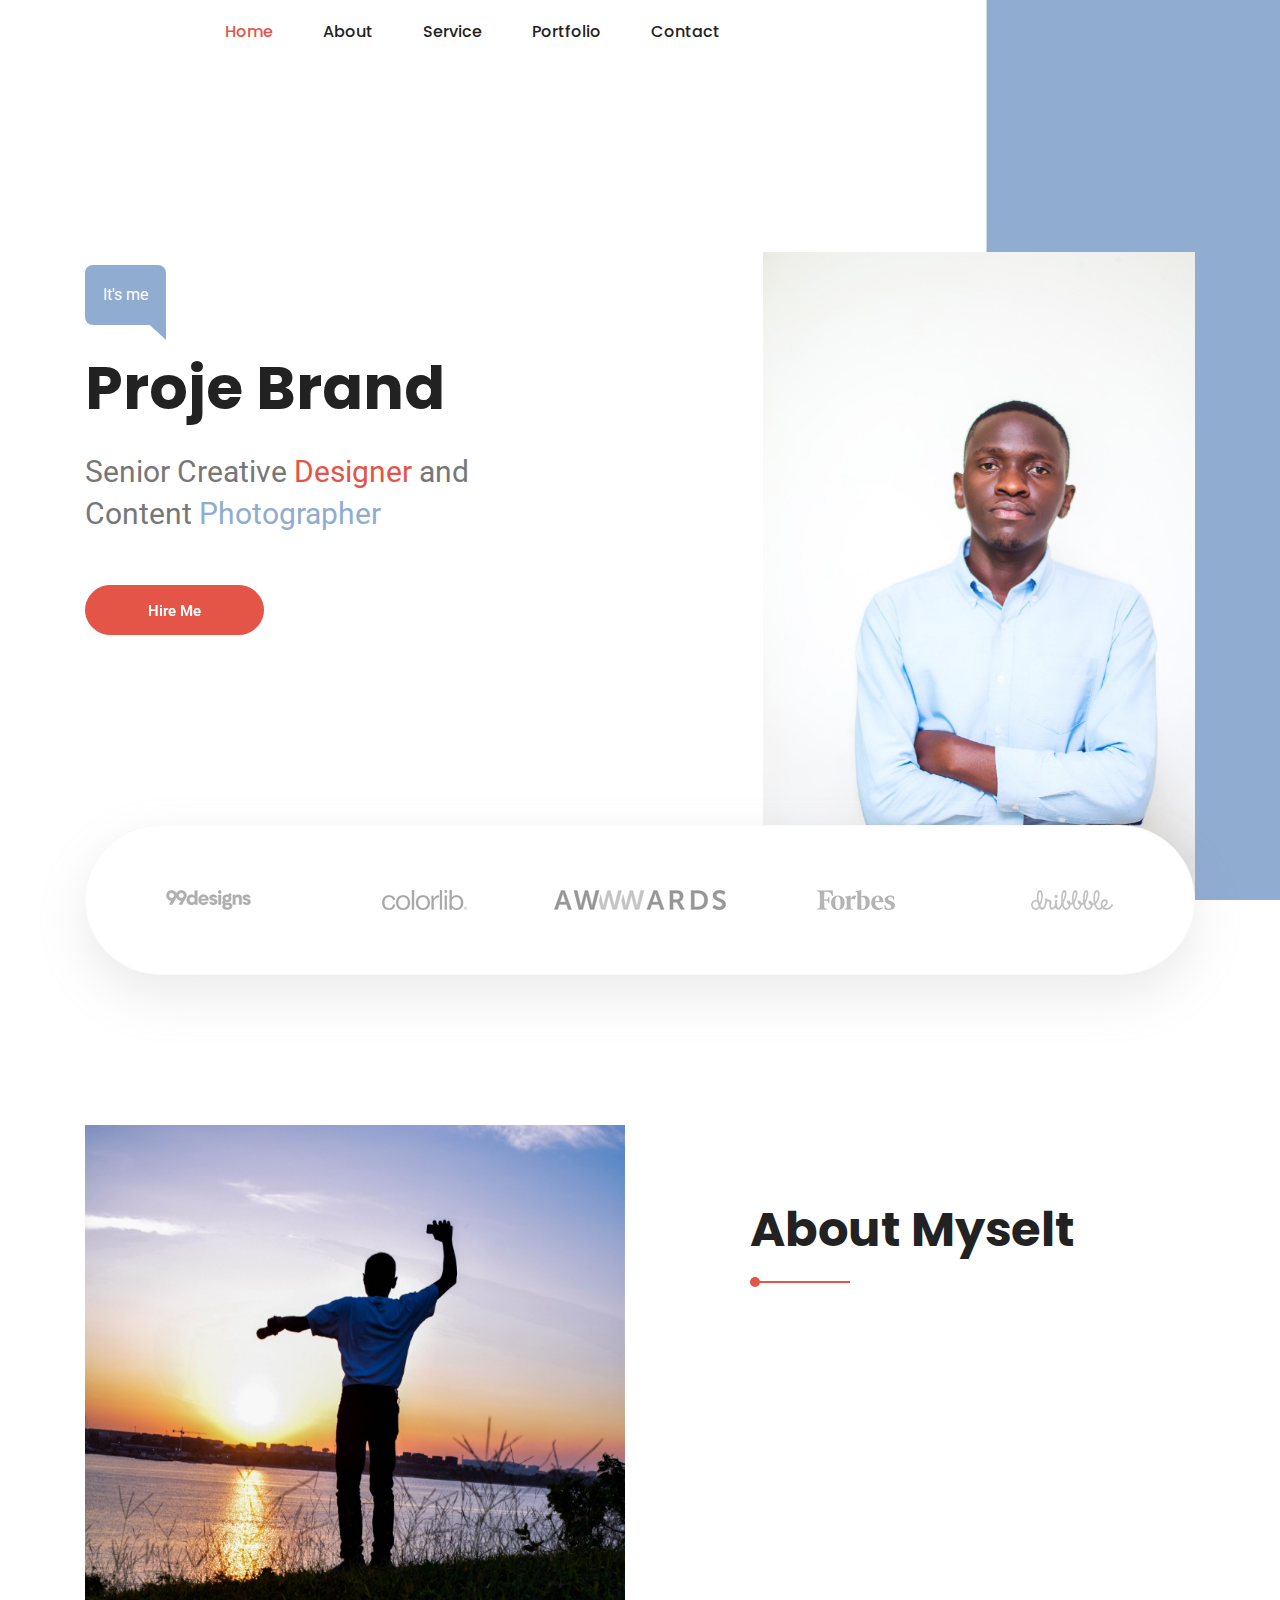
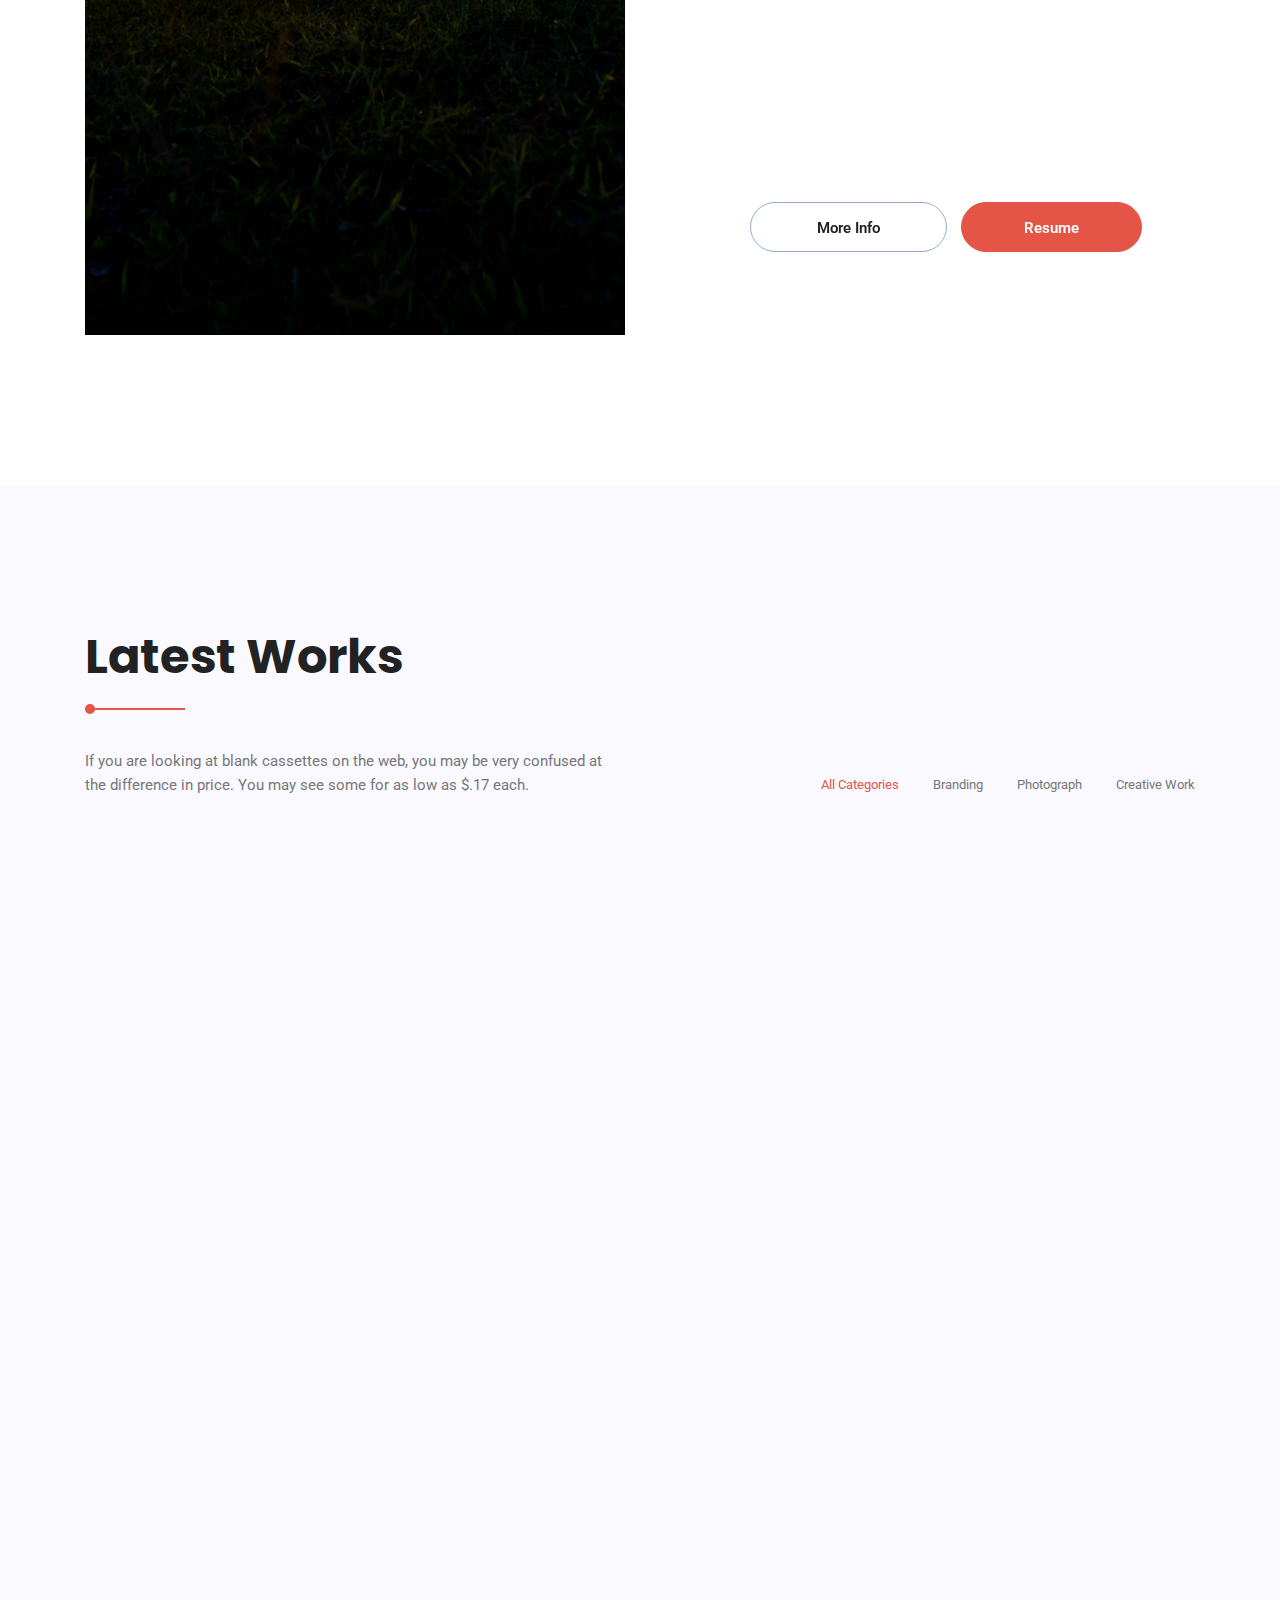
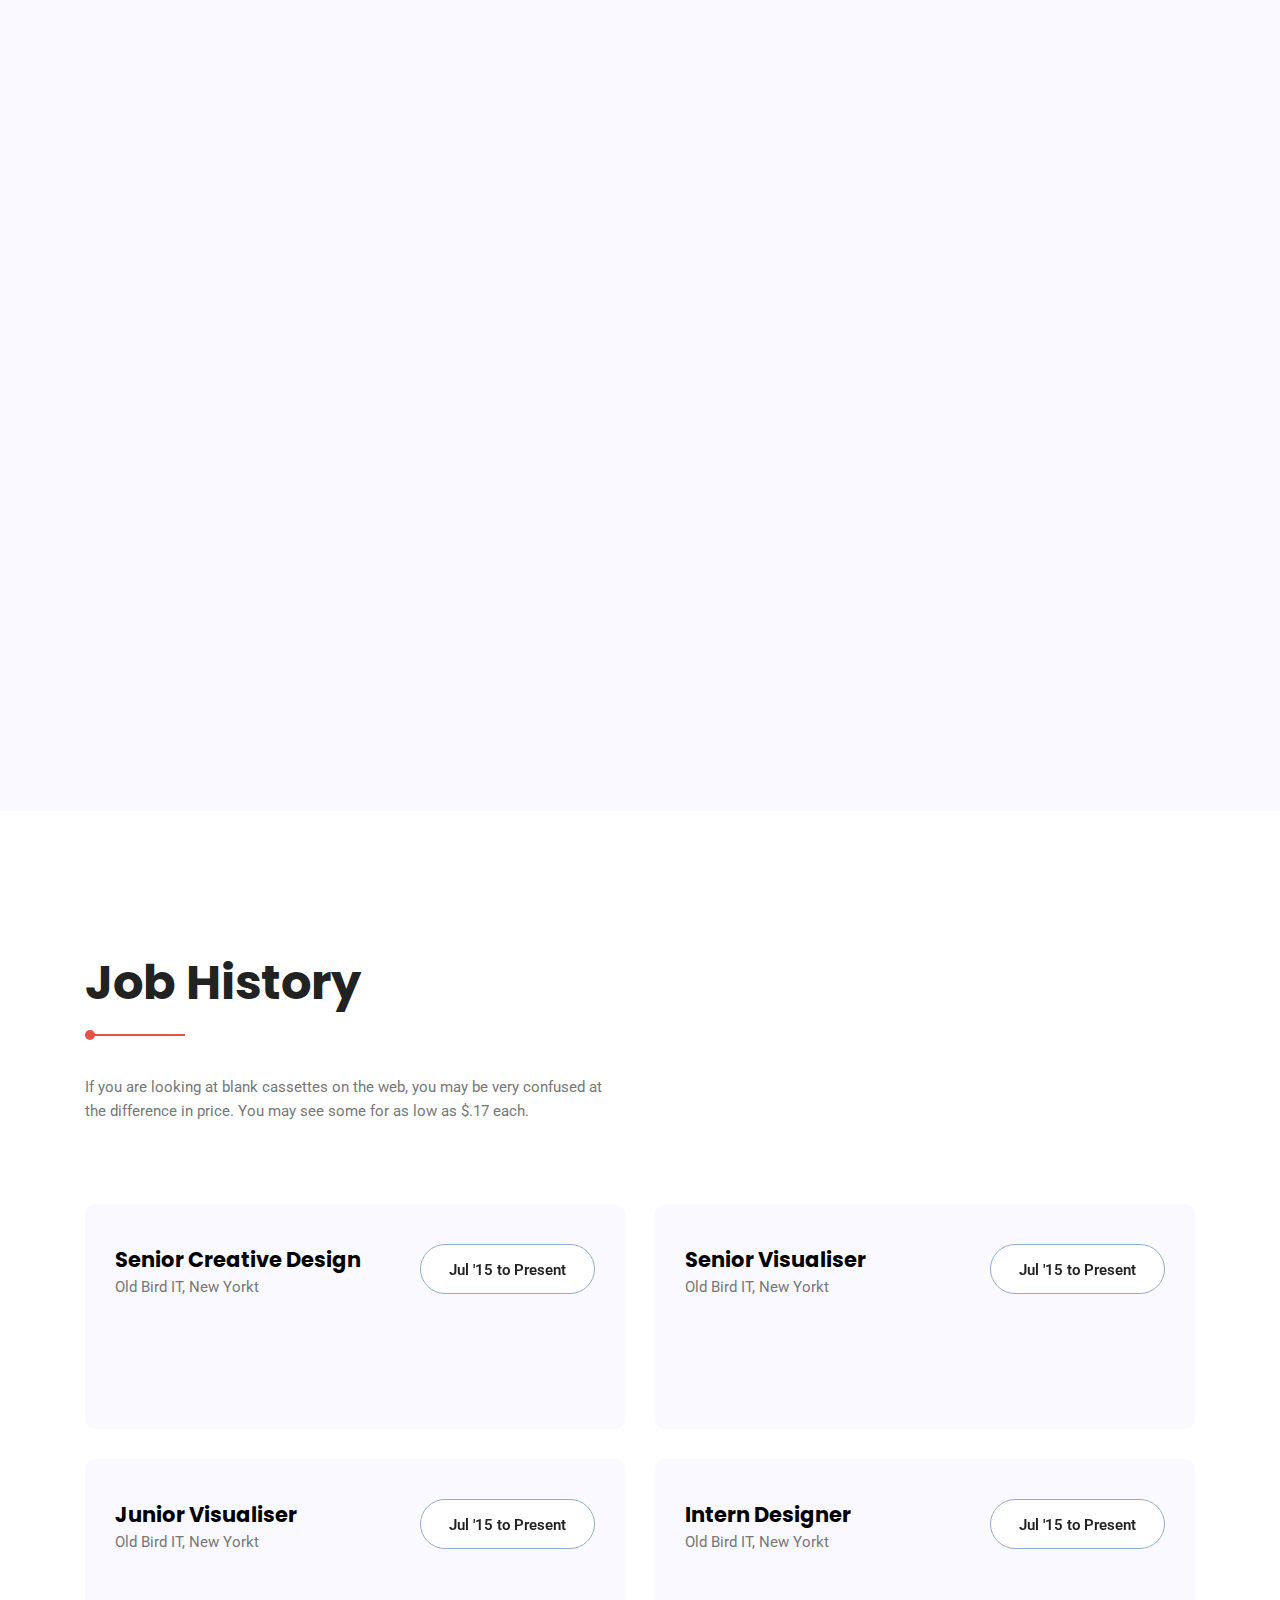
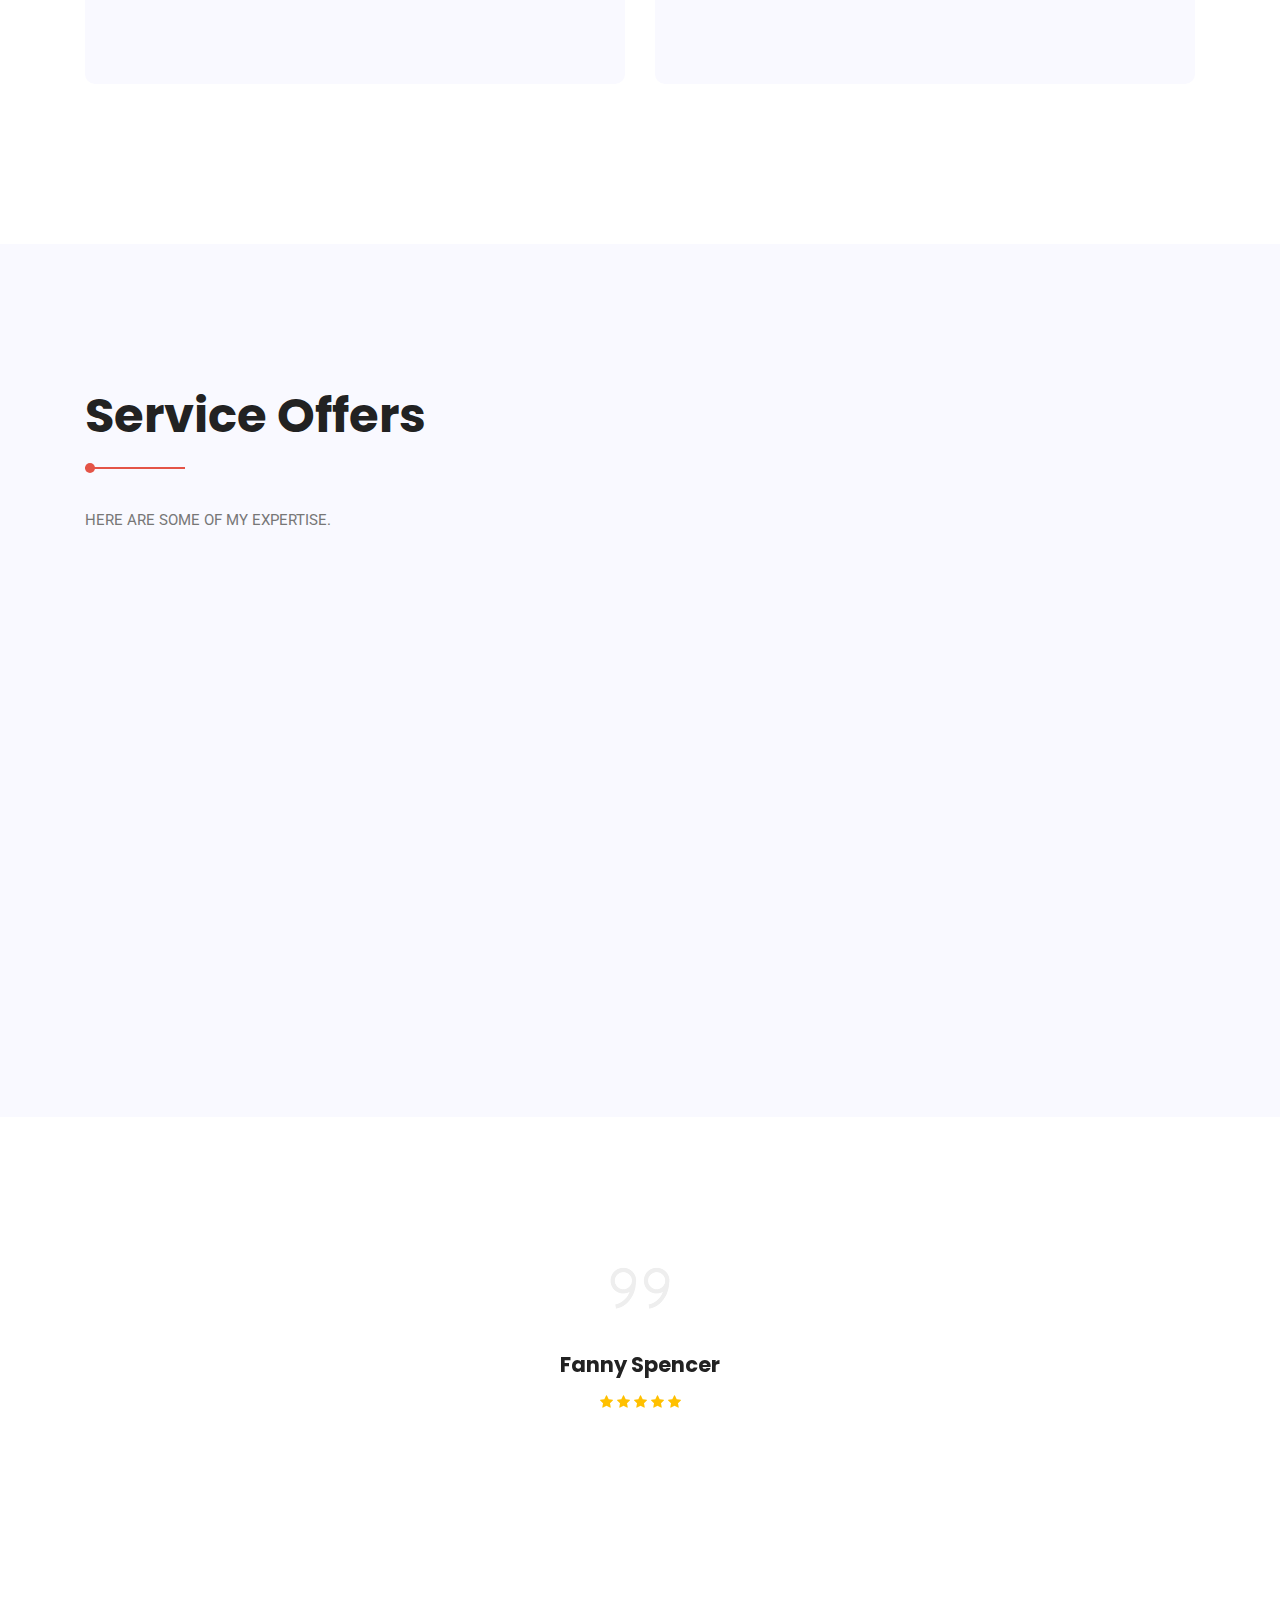
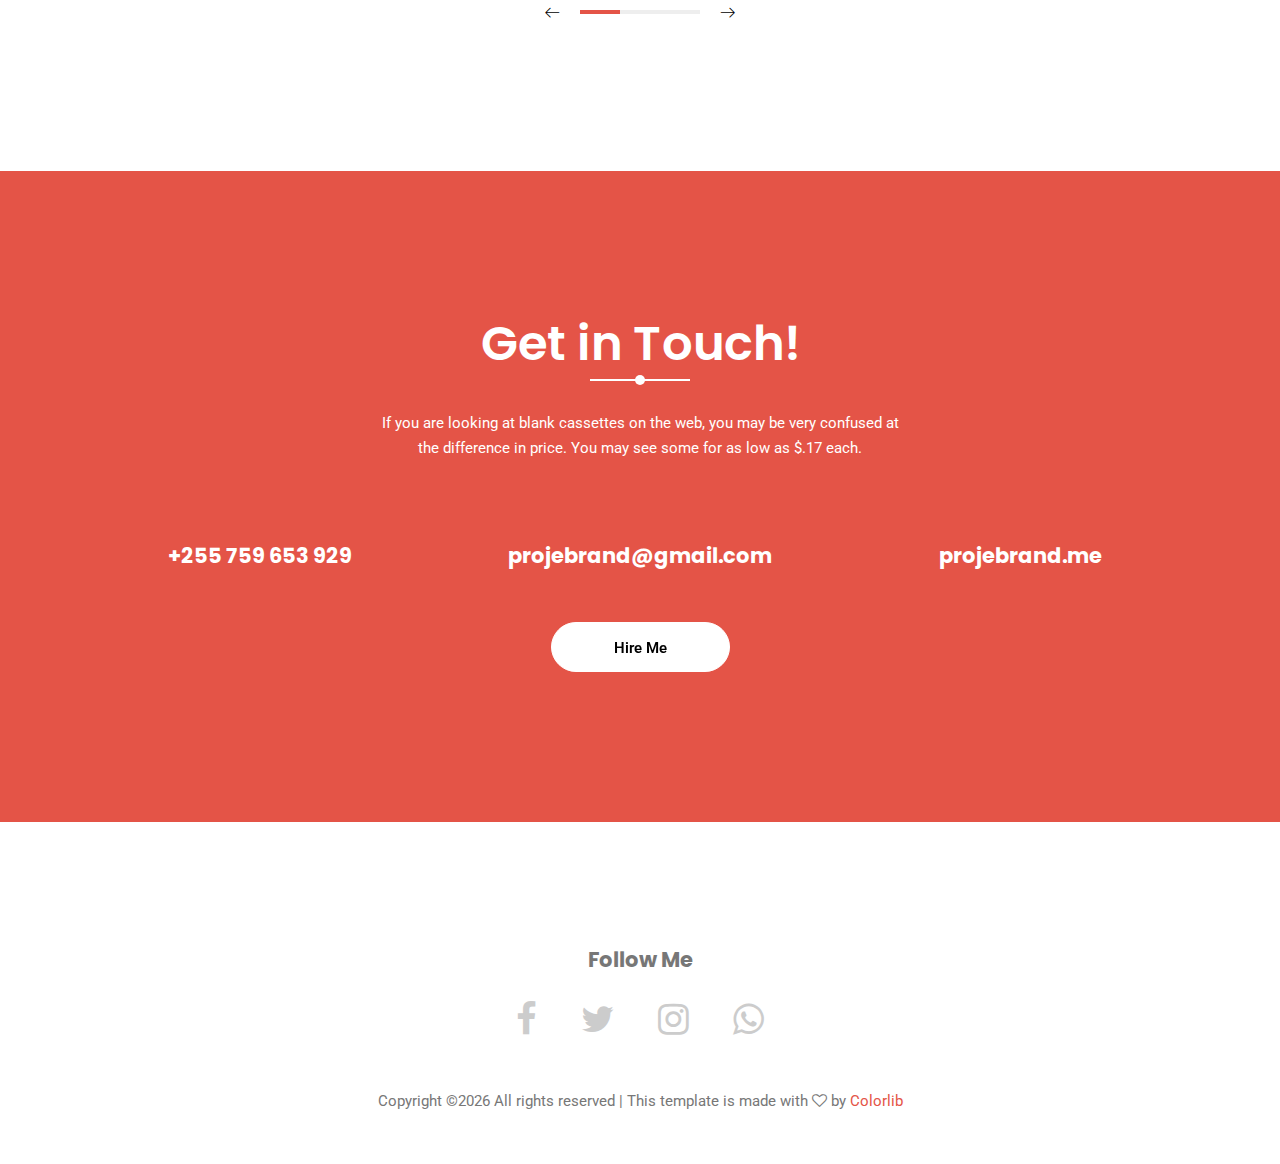
==== index.html @ 8f4d07e8 "put info" ====
<!DOCTYPE html>
<html lang="zxx" class="no-js">

<head>
	<!-- Mobile Specific Meta -->
	<meta name="viewport" content="width=device-width, initial-scale=1, shrink-to-fit=no">
	<!-- Favicon-->
	<link rel="shortcut icon" href="img/fav.png">
	<!-- Author Meta -->
	<meta name="author" content="colorlib">
	<!-- Meta Description -->
	<meta name="description" content="">
	<!-- Meta Keyword -->
	<meta name="keywords" content="">
	<!-- meta character set -->
	<meta charset="UTF-8">
	<!-- Site Title -->
	<title>Proje Brand</title>

	<link href="https://fonts.googleapis.com/css?family=Poppins:100,200,400,300,500,600,700" rel="stylesheet">
	<link href="https://fonts.googleapis.com/css?family=Roboto:300,400,500,600,700,900" rel="stylesheet">
	<!--
			CSS
			============================================= -->
	<link rel="stylesheet" href="css/linearicons.css">
	<link rel="stylesheet" href="css/font-awesome.min.css">
	<link rel="stylesheet" href="css/bootstrap.css">
	<link rel="stylesheet" href="css/magnific-popup.css">
	<link rel="stylesheet" href="css/nice-select.css">
	<link rel="stylesheet" href="css/animate.min.css">
	<link rel="stylesheet" href="css/owl.carousel.css">
	<link rel="stylesheet" href="css/main.css">
</head>

<body>

	<!-- Start Preloader Area -->
	<div class="preloader-area">
		<div class="loader-box">
			<div class="loader"></div>
		</div>
	</div>
	<!-- End Preloader Area -->


	<!-- Start Header Area -->
	<header id="header">
		<div class="container main-menu">
			<div class="row align-items-center d-flex">
				<div id="logo">
					<a href="index.html"><img src="img/logo.png" alt="" title="" /></a>
				</div>
				<nav id="nav-menu-container">
					<ul class="nav-menu">
						<li class=""><a class="active" href="index.html">Home</a></li>
						<li><a href="about.html">About</a></li>
						<li><a href="services.html">Service</a></li>
						<li><a href="portfolio.html">Portfolio</a></li>
						<li><a href="contact.html">Contact</a></li>
					</ul>
				</nav>
			</div>
		</div>
	</header>
	<!-- End Header Area -->


	<!-- start banner Area -->
	<section class="home-banner-area">
		<div class="container">
			<div class="row fullscreen d-flex align-items-center">
				<div class="banner-content col-lg-6 col-md-12 justify-content-center ">
					<div class="me wow fadeInDown" data-wow-duration="1s" data-wow-delay="1.2s">It's me</div>
					<h1 class="wow fadeInUp" data-wow-duration="1s" data-wow-delay="1.7s">Proje Brand</h1>
					<div class="designation mb-50 wow fadeInUp" data-wow-duration="1s" data-wow-delay="2.1s">
						Senior Creative
						<span class="designer">Designer</span>
						and Content
						<span class="developer">Photographer</span>
					</div>
					<a href="contact.html" class="primary-btn" data-text="Hire Me">
						<span>H</span>
						<span>i</span>
						<span>r</span>
						<span>e</span>
						<span> </span>
						<span>M</span>
						<span>e</span>
					</a>
				</div>
				<div class="banner-img col-lg-6 col-md-6 align-self-end">
					<img class="img-fluid" src="img/banner-img.png" alt="">
				</div>
			</div>
		</div>
	</section>
	<!-- End banner Area -->


	<!-- Start brands Area -->
	<section class="brands-area">
		<div class="container">
			<div class="brand-wrap">
				<div class="row align-items-center active-brand-carusel justify-content-start no-gutters">
					<div class="col single-brand">
						<a href="#"><img class="mx-auto" src="img/brand/b1.png" alt=""></a>
					</div>
					<div class="col single-brand">
						<a href="#"><img class="mx-auto" src="img/brand/b2.png" alt=""></a>
					</div>
					<div class="col single-brand">
						<a href="#"><img class="mx-auto" src="img/brand/b3.png" alt=""></a>
					</div>
					<div class="col single-brand">
						<a href="#"><img class="mx-auto" src="img/brand/b4.png" alt=""></a>
					</div>
					<div class="col single-brand">
						<a href="#"><img class="mx-auto" src="img/brand/b5.png" alt=""></a>
					</div>
				</div>
			</div>
		</div>
	</section>
	<!-- End brands Area -->


	<!-- Start About Area -->
	<section class="about-area section-gap">
		<div class="container">
			<div class="row align-items-center justify-content-between">
				<div class="col-lg-6 about-left">
					<img class="img-fluid" src="img/about-img.jpg" alt="">
				</div>
				<div class="col-lg-5 col-md-12 about-right">
					<div class="section-title">
						<h2>about myselt</h2>
					</div>
					<div class="mb-50 wow fadeIn" data-wow-duration=".8s">
						<p>
							Hi it's me <span class="developer">Projestus Prosper (PROJE) </span>a Graphics Designer on track with a six (6) year experience.I specialize in
							creating a visual and unique branding identity for new and existing business. Helping new companies brand their business
							is my area of expertise. No matter your needs, I can give your business a pleasant and memorable aesthetic that satisfies
							today’s market demands.In today’s connected market, having a business means maintaining a distinctive BRAND to promote your business.
							An artful and consistent visual presence is central to a strong marketing strategy.
							The design of your logo, packagings, signages, Editorial layouts, Social media contents and Printing stationaries i.e. Banners, brochures,
							ID & business cards, are all crucial factors because they constantly communicate your company identity to your customers.
						</p>
						<p>Here by I incorporate all of these considerations when designing and distributing your company’s brand.
							 Please explore the portfolio pages for examples of my work.
						</p>
					</div>
					<a href="about.html" class="primary-btn white" data-text="More Info">
						<span>M</span>
						<span>o</span>
						<span>r</span>
						<span>e</span>
						<span> </span>
						<span>I</span>
						<span>n</span>
						<span>f</span>
						<span>o</span>
					</a>
					<a href="#" class="primary-btn" data-text="Resume">
						<span>R</span>
						<span>e</span>
						<span>s</span>
						<span>u</span>
						<span>m</span>
						<span>e</span>
					</a>
				</div>
			</div>
		</div>
	</section>
	<!-- End About Area -->


	<!-- Start Work Area Area -->
	<section class="work-area section-gap-top section-gap-bottom-90" id="work">
		<div class="container">
			<div class="row d-flex justify-content-between align-items-end mb-80">
				<div class="col-lg-6">
					<div class="section-title">
						<h2>Latest Works</h2>
						<p>If you are looking at blank cassettes on the web, you may be very confused at the difference in price. You may see
							some for as low as $.17 each.</p>
					</div>
				</div>

				<div class="col-lg-6">
					<div class="filters">
						<ul>
							<li class="active" data-filter=".all">All Categories</li>
							<li data-filter=".branding">Branding</li>
							<li data-filter=".creative">Photograph</li>
							<li data-filter=".web-design">Creative Work</li>
						</ul>
					</div>
				</div>
			</div>

			<div class="filters-content">
				<div class="row grid">
					<div class="single-work col-lg-4 col-md-6 col-sm-12 all creative wow fadeInUp" data-wow-duration="2s">
						<div class="relative">
							<div class="thumb">
								<div class="overlay overlay-bg"></div>
								<img class="image img-fluid" src="img/work/w1.jpg" alt="">
							</div>
							<div class="middle">
								<h4>2D Vinyl Design</h4>
								<div class="cat">Client Project</div>
							</div>
							<a class="overlay" href="CreativeWork.html"></a>
						</div>
					</div>
					<div class="single-work col-lg-4 col-md-6 col-sm-12 all branding wow fadeInUp" data-wow-duration="2s" data-wow-delay="0.2s">
						<div class="relative">
							<div class="thumb">
								<div class="overlay overlay-bg"></div>
								<img class="image img-fluid" src="img/work/w2.jpg" alt="">
							</div>
							<div class="middle">
								<h4>2D Vinyl Design</h4>
								<div class="cat">Client Project</div>
							</div>
							<a class="overlay" href="Brand.html"></a>
						</div>
					</div>
					<div class="single-work col-lg-4 col-md-6 col-sm-12 all branding wow fadeInUp" data-wow-duration="2s" data-wow-delay="0.4s">
						<div class="relative">
							<div class="thumb">
								<div class="overlay overlay-bg"></div>
								<img class="image img-fluid" src="img/work/w3.jpg" alt="">
							</div>
							<div class="middle">
								<h4>2D Vinyl Design</h4>
								<div class="cat">Client Project</div>
							</div>
							<a class="overlay" href="Brand.html"></a>
						</div>
					</div>
					<div class="single-work col-lg-4 col-md-6 col-sm-12 all web-design wow fadeInUp" data-wow-duration="2s" data-wow-delay="0.6s">
						<div class="relative">
							<div class="thumb">
								<div class="overlay overlay-bg"></div>
								<img class="image img-fluid" src="img/work/w6.jpg" alt="">
							</div>
							<div class="middle">
								<h4>2D Vinyl Design</h4>
								<div class="cat">Client Project</div>
							</div>
							<a class="overlay" href="photo.html"></a>
						</div>
					</div>
					<div class="single-work col-lg-4 col-md-6 col-sm-12 all creative wow fadeInUp" data-wow-duration="2s">
						<div class="relative">
							<div class="thumb">
								<div class="overlay overlay-bg"></div>
								<img class="image img-fluid" src="img/work/w4.jpg" alt="">
							</div>
							<div class="middle">
								<h4>2D Vinyl Design</h4>
								<div class="cat">Client Project</div>
							</div>
							<a class="overlay" href="CreativeWork.html"></a>
						</div>
					</div>
					<div class="single-work col-lg-4 col-md-6 col-sm-12 all branding wow fadeInUp" data-wow-duration="2s" data-wow-delay="0.2s">
						<div class="relative">
							<div class="thumb">
								<div class="overlay overlay-bg"></div>
								<img class="image img-fluid" src="img/work/w5.jpg" alt="">
							</div>
							<div class="middle">
								<h4>2D Vinyl Design</h4>
								<div class="cat">Client Project</div>
							</div>
							<a class="overlay" href="Brand.html"></a>
						</div>
					</div>
					<div class="single-work col-lg-4 col-md-6 col-sm-12 all web-design wow fadeInUp" data-wow-duration="2s" data-wow-delay="0.2s">
						<div class="relative">
							<div class="thumb">
								<div class="overlay overlay-bg"></div>
								<img class="image img-fluid" src="img/work/w7.jpg" alt="">
							</div>
							<div class="middle">
								<h4>2D Vinyl Design</h4>
								<div class="cat">Client Project</div>
							</div>
							<a class="overlay" href="photo.html"></a>
						</div>
					</div>
					<div class="single-work col-lg-4 col-md-6 col-sm-12 all web-design wow fadeInUp" data-wow-duration="2s" data-wow-delay="0.6s">
						<div class="relative">
							<div class="thumb">
								<div class="overlay overlay-bg"></div>
								<img class="image img-fluid" src="img/work/w8.jpg" alt="">
							</div>
							<div class="middle">
								<h4>2D Vinyl Design</h4>
								<div class="cat">Client Project</div>
							</div>
							<a class="overlay" href="photo.html"></a>
						</div>
					</div>
					<div class="single-work col-lg-4 col-md-6 col-sm-12 all creative wow fadeInUp" data-wow-duration="2s">
						<div class="relative">
							<div class="thumb">
								<div class="overlay overlay-bg"></div>
								<img class="image img-fluid" src="img/work/w9.jpg" alt="">
							</div>
							<div class="middle">
								<h4>2D Vinyl Design</h4>
								<div class="cat">Client Project</div>
							</div>
							<a class="overlay" href="CreativeWork.html"></a>
						</div>
					</div>
					<div class="single-work col-lg-4 col-md-6 col-sm-12 all branding wow fadeInUp" data-wow-duration="2s" data-wow-delay="0.2s">
						<div class="relative">
							<div class="thumb">
								<div class="overlay overlay-bg"></div>
								<img class="image img-fluid" src="img/work/w10.jpg" alt="">
							</div>
							<div class="middle">
								<h4>2D Vinyl Design</h4>
								<div class="cat">Client Project</div>
							</div>
							<a class="overlay" href="Brand.html"></a>
						</div>
					</div>
				</div>
			</div>
		</div>
	</section>
	<!-- End Work Area Area -->


	<!-- Start Job History Area Area -->
	<section class="job-area section-gap-top section-gap-bottom-90">
		<div class="container">
			<div class="row d-flex">
				<div class="col-lg-12">
					<div class="section-title">
						<h2>Job History</h2>
						<p>If you are looking at blank cassettes on the web, you may be very confused at the difference in price. You may see
							some for as low as $.17 each.</p>
					</div>
				</div>
			</div>

			<div class="row">
				<div class="col-lg-6">
					<div class="single-job">
						<div class="top-sec d-flex justify-content-between">
							<div class="top-left">
								<h4>Senior Creative Design</h4>
								<p>Old Bird IT, New Yorkt</p>
							</div>
							<div class="top-right">
								<a href="#" class="primary-btn" data-text="Jul '15 to Present">
									<span>J</span><span>u</span><span>l</span>
									<span>'</span><span>1</span><span>5</span>
									<span>t</span><span>o</span>
									<span>P</span><span>r</span><span>e</span><span>s</span><span>e</span><span>n</span><span>t</span>
								</a>
							</div>
						</div>
						<div class="bottom-sec wow fadeIn" data-wow-duration="2s">
							All users on MySpace will know that there are millions of people out there. Every day besides. All users on My will know
							that there are millions of people out of the field there.
						</div>
					</div>
				</div>

				<div class="col-lg-6">
					<div class="single-job">
						<div class="top-sec d-flex justify-content-between">
							<div class="top-left">
								<h4>Senior Visualiser</h4>
								<p>Old Bird IT, New Yorkt</p>
							</div>
							<div class="top-right">
								<a href="#" class="primary-btn" data-text="Jul '15 to Present">
									<span>J</span><span>u</span><span>l</span>
									<span>'</span><span>1</span><span>5</span>
									<span>t</span><span>o</span>
									<span>P</span><span>r</span><span>e</span><span>s</span><span>e</span><span>n</span><span>t</span>
								</a>
							</div>
						</div>
						<div class="bottom-sec wow fadeIn" data-wow-duration="2s" data-wow-delay="0.2s">
							All users on MySpace will know that there are millions of people out there. Every day besides. All users on My will know
							that there are millions of people out of the field there.
						</div>
					</div>
				</div>

				<div class="col-lg-6">
					<div class="single-job">
						<div class="top-sec d-flex justify-content-between">
							<div class="top-left">
								<h4>Junior Visualiser</h4>
								<p>Old Bird IT, New Yorkt</p>
							</div>
							<div class="top-right">
								<a href="#" class="primary-btn" data-text="Jul '15 to Present">
									<span>J</span><span>u</span><span>l</span>
									<span>'</span><span>1</span><span>5</span>
									<span>t</span><span>o</span>
									<span>P</span><span>r</span><span>e</span><span>s</span><span>e</span><span>n</span><span>t</span>
								</a>
							</div>
						</div>
						<div class="bottom-sec wow fadeIn" data-wow-duration="2s" data-wow-delay="0.4s">
							All users on MySpace will know that there are millions of people out there. Every day besides. All users on My will know
							that there are millions of people out of the field there.
						</div>
					</div>
				</div>

				<div class="col-lg-6">
					<div class="single-job">
						<div class="top-sec d-flex justify-content-between">
							<div class="top-left">
								<h4>Intern Designer</h4>
								<p>Old Bird IT, New Yorkt</p>
							</div>
							<div class="top-right">
								<a href="#" class="primary-btn" data-text="Jul '15 to Present">
									<span>J</span><span>u</span><span>l</span>
									<span>'</span><span>1</span><span>5</span>
									<span>t</span><span>o</span>
									<span>P</span><span>r</span><span>e</span><span>s</span><span>e</span><span>n</span><span>t</span>
								</a>
							</div>
						</div>
						<div class="bottom-sec wow fadeIn" data-wow-duration="2s" data-wow-delay="0.6s">
							All users on MySpace will know that there are millions of people out there. Every day besides. All users on My will know
							that there are millions of people out of the field there.
						</div>
					</div>
				</div>
			</div>
		</div>
	</section>
	<!-- End Job Historyt Area Area -->


	<!-- Start Service Area -->
	<section class="service-area section-gap">
		<div class="container">
			<div class="row">
				<div class="col-lg-12">
					<div class="section-title">
						<h2>Service Offers</h2>
						<p>HERE ARE SOME OF MY EXPERTISE.</p>
					</div>
				</div>
			</div>
			<div class="row">
				<div class="col-lg-3 col-md-6">
					<div class="single-service wow fadeInUp" data-wow-duration="1s">
						<span class="lnr lnr-camera"></span>
						<h4>
							<span>Photograph</span>
						</h4>
						<p>If you’re looking blank casvsettes on the web, you may confuse.</p>
					</div>
				</div>
				<div class="col-lg-3 col-md-6">
					<div class="single-service wow fadeInUp" data-wow-duration="1s" data-wow-delay="0.2s">
						<span class="lnr lnr-tag"></span>
						<h4><span>Branding</span>
						</h4>
						<p>If you’re looking blank casvsettes on the web, you may confuse.</p>
					</div>
				</div>
				<div class="col-lg-3 col-md-6">
					<div class="single-service wow fadeInUp" data-wow-duration="1s" data-wow-delay="0.4s">
						<span class="lnr lnr-highlight"></span>
						<h4><span>Creative Work    </span>
						</h4>
						<p>If you’re looking blank casvsettes on the web, you may confuse.</p>
					</div>
				</div>

				<div class="col-lg-3 col-md-6">
					<div class="single-service wow fadeInUp" data-wow-duration="1s" data-wow-delay="0.6s">
						<span class="lnr lnr-earth"></span>
						<h4><span>Web</span> Development
						</h4>
						<p>If you’re looking blank casvsettes on the web, you may confuse.</p>
					</div>
				</div>

			</div>
		</div>
	</section>
	<!-- End Service Area -->


	<!-- Start Testimonials Area -->
	<section class="testimonials_area section-gap">
		<div class="container">
			<div class="testi_slider owl-carousel">
				<div class="item">
					<div class="testi_item">
						<img src="img/quote.png" alt="">
						<h4>Fanny Spencer</h4>
						<ul class="list">
							<li><a href="#"><i class="fa fa-star"></i></a></li>
							<li><a href="#"><i class="fa fa-star"></i></a></li>
							<li><a href="#"><i class="fa fa-star"></i></a></li>
							<li><a href="#"><i class="fa fa-star"></i></a></li>
							<li><a href="#"><i class="fa fa-star"></i></a></li>
						</ul>
						<div class="wow fadeIn" data-wow-duration="1s">
							<p>
								As conscious traveling Paup ers we must always be oncerned about our dear Mother Earth. If you think about it, you travel
								across her face <br> and She is the host to your journey.
							</p>
						</div>
					</div>
				</div>
				<div class="item">
					<div class="testi_item">
						<img src="img/quote.png" alt="">
						<h4>Fanny Spencer</h4>
						<ul class="list">
							<li><a href="#"><i class="fa fa-star"></i></a></li>
							<li><a href="#"><i class="fa fa-star"></i></a></li>
							<li><a href="#"><i class="fa fa-star"></i></a></li>
							<li><a href="#"><i class="fa fa-star"></i></a></li>
							<li><a href="#"><i class="fa fa-star"></i></a></li>
						</ul>
						<div class="wow fadeIn" data-wow-duration="1s">
							<p>
								As conscious traveling Paup ers we must always be oncerned about our dear Mother Earth. If you think about it, you travel
								across her face <br> and She is the host to your journey.
							</p>
						</div>
					</div>
				</div>
				<div class="item">
					<div class="testi_item">
						<img src="img/quote.png" alt="">
						<h4>Fanny Spencer</h4>
						<ul class="list">
							<li><a href="#"><i class="fa fa-star"></i></a></li>
							<li><a href="#"><i class="fa fa-star"></i></a></li>
							<li><a href="#"><i class="fa fa-star"></i></a></li>
							<li><a href="#"><i class="fa fa-star"></i></a></li>
							<li><a href="#"><i class="fa fa-star"></i></a></li>
						</ul>
						<div class="wow fadeIn" data-wow-duration="1s">
							<p>
								As conscious traveling Paup ers we must always be oncerned about our dear Mother Earth. If you think about it, you travel
								across her face <br> and She is the host to your journey.
							</p>
						</div>
					</div>
				</div>
			</div>
		</div>
	</section>
	<!-- End Testimonials Area -->


	<!-- Start Contact Area -->
	<section class="contact-area section-gap">
		<div class="container">
			<div class="row">
				<div class="col-lg-12">
					<div class="contact-title">
						<h2>Get in Touch!</h2>
						<p>If you are looking at blank cassettes on the web, you may be very confused at the difference in price. You may see
							some for as low as $.17 each.</p>
					</div>
				</div>
			</div>

			<div class="row mt-80">
				<div class="col-lg-4 col-md-4">
					<div class="contact-box">
						<h4>+255 759 653 929</h4>
					</div>
				</div>
				<div class="col-lg-4 col-md-4">
					<div class="contact-box">
						<h4>projebrand@gmail.com</h4>
					</div>
				</div>
				<div class="col-lg-4 col-md-4">
					<div class="contact-box">
						<h4>projebrand.me</h4>
					</div>
				</div>
			</div>

			<div class="row">
				<div class="col-lg-12 text-center">
					<a href="contact.html" class="primary-btn mt-50" data-text="Hire Me">
						<span>H</span>
						<span>i</span>
						<span>r</span>
						<span>e</span>
						<span> </span>
						<span>M</span>
						<span>e</span>
					</a>
				</div>
			</div>
		</div>
	</section>
	<!-- End Contact Area -->


	<!-- start footer Area -->
	<footer class="footer-area">
		<div class="container">
			<div class="row justify-content-center">
				<div class="col-lg-6">
					<div class="footer-top flex-column">
						<div class="footer-logo">
							<a href="#">
								<img src="img/logo.png" alt="">
							</a>
							<h4>Follow Me</h4>
						</div>
						<div class="footer-social">
							<a href="#"><i class="fa fa-facebook"></i></a>
							<a href="#"><i class="fa fa-twitter"></i></a>
							<a href="#"><i class="fa fa-instagram"></i></a>
							<a href="#"><i class="fa fa-whatsapp"></i></a>
						</div>
					</div>
				</div>
			</div>
			<div class="row footer-bottom justify-content-center">
				<p class="col-lg-8 col-sm-12 footer-text">
					<!-- Link back to Colorlib can't be removed. Template is licensed under CC BY 3.0. -->
Copyright &copy;<script>document.write(new Date().getFullYear());</script> All rights reserved | This template is made with <i class="fa fa-heart-o" aria-hidden="true"></i> by <a href="https://colorlib.com" target="_blank">Colorlib</a>
<!-- Link back to Colorlib can't be removed. Template is licensed under CC BY 3.0. --></p>
			</div>
		</div>
	</footer>
	<!-- End footer Area -->

	<!-- ####################### Start Scroll to Top Area ####################### -->
	<div id="back-top">
		<a title="Go to Top" href="#">
			<i class="lnr lnr-arrow-up"></i>
		</a>
	</div>
	<!-- ####################### End Scroll to Top Area ####################### -->

	<script src="js/vendor/jquery-2.2.4.min.js"></script>
	<script src="https://cdnjs.cloudflare.com/ajax/libs/popper.js/1.12.9/umd/popper.min.js" integrity="sha384-ApNbgh9B+Y1QKtv3Rn7W3mgPxhU9K/ScQsAP7hUibX39j7fakFPskvXusvfa0b4Q"
	 crossorigin="anonymous"></script>
	<script src="js/vendor/bootstrap.min.js"></script>
	<script type="text/javascript" src="https://maps.googleapis.com/maps/api/js?key=AIzaSyBhOdIF3Y9382fqJYt5I_sswSrEw5eihAA"></script>
	<script src="js/easing.min.js"></script>
	<script src="js/hoverIntent.js"></script>
	<script src="js/superfish.min.js"></script>
	<script src="js/mn-accordion.js"></script>
	<script src="js/jquery.ajaxchimp.min.js"></script>
	<script src="js/jquery.magnific-popup.min.js"></script>
	<script src="js/owl.carousel.min.js"></script>
	<script src="js/jquery.nice-select.min.js"></script>
	<script src="js/isotope.pkgd.min.js"></script>
	<script src="js/jquery.circlechart.js"></script>
	<script src="js/mail-script.js"></script>
	<script src="js/wow.min.js"></script>
	<script src="js/main.js"></script>
</body>

</html>
---- css/linearicons.css ----
@font-face {
	font-family: 'Linearicons-Free';
	src:url('../fonts/Linearicons-Free.eot?w118d');
	src:url('../fonts/Linearicons-Free.eot?#iefixw118d') format('embedded-opentype'),
		url('../fonts/Linearicons-Free.woff2?w118d') format('woff2'),
		url('../fonts/Linearicons-Free.woff?w118d') format('woff'),
		url('../fonts/Linearicons-Free.ttf?w118d') format('truetype'),
		url('../fonts/Linearicons-Free.svg?w118d#Linearicons-Free') format('svg');
	font-weight: normal;
	font-style: normal;
}

.lnr {
	font-family: 'Linearicons-Free';
	speak: none;
	font-style: normal;
	font-weight: normal;
	font-variant: normal;
	text-transform: none;
	line-height: 1;

	/* Better Font Rendering =========== */
	-webkit-font-smoothing: antialiased;
	-moz-osx-font-smoothing: grayscale;
}

.lnr-home:before {
	content: "\e800";
}
.lnr-apartment:before {
	content: "\e801";
}
.lnr-pencil:before {
	content: "\e802";
}
.lnr-magic-wand:before {
	content: "\e803";
}
.lnr-drop:before {
	content: "\e804";
}
.lnr-lighter:before {
	content: "\e805";
}
.lnr-poop:before {
	content: "\e806";
}
.lnr-sun:before {
	content: "\e807";
}
.lnr-moon:before {
	content: "\e808";
}
.lnr-cloud:before {
	content: "\e809";
}
.lnr-cloud-upload:before {
	content: "\e80a";
}
.lnr-cloud-download:before {
	content: "\e80b";
}
.lnr-cloud-sync:before {
	content: "\e80c";
}
.lnr-cloud-check:before {
	content: "\e80d";
}
.lnr-database:before {
	content: "\e80e";
}
.lnr-lock:before {
	content: "\e80f";
}
.lnr-cog:before {
	content: "\e810";
}
.lnr-trash:before {
	content: "\e811";
}
.lnr-dice:before {
	content: "\e812";
}
.lnr-heart:before {
	content: "\e813";
}
.lnr-star:before {
	content: "\e814";
}
.lnr-star-half:before {
	content: "\e815";
}
.lnr-star-empty:before {
	content: "\e816";
}
.lnr-flag:before {
	content: "\e817";
}
.lnr-envelope:before {
	content: "\e818";
}
.lnr-paperclip:before {
	content: "\e819";
}
.lnr-inbox:before {
	content: "\e81a";
}
.lnr-eye:before {
	content: "\e81b";
}
.lnr-printer:before {
	content: "\e81c";
}
.lnr-file-empty:before {
	content: "\e81d";
}
.lnr-file-add:before {
	content: "\e81e";
}
.lnr-enter:before {
	content: "\e81f";
}
.lnr-exit:before {
	content: "\e820";
}
.lnr-graduation-hat:before {
	content: "\e821";
}
.lnr-license:before {
	content: "\e822";
}
.lnr-music-note:before {
	content: "\e823";
}
.lnr-film-play:before {
	content: "\e824";
}
.lnr-camera-video:before {
	content: "\e825";
}
.lnr-camera:before {
	content: "\e826";
}
.lnr-picture:before {
	content: "\e827";
}
.lnr-book:before {
	content: "\e828";
}
.lnr-bookmark:before {
	content: "\e829";
}
.lnr-user:before {
	content: "\e82a";
}
.lnr-users:before {
	content: "\e82b";
}
.lnr-shirt:before {
	content: "\e82c";
}
.lnr-store:before {
	content: "\e82d";
}
.lnr-cart:before {
	content: "\e82e";
}
.lnr-tag:before {
	content: "\e82f";
}
.lnr-phone-handset:before {
	content: "\e830";
}
.lnr-phone:before {
	content: "\e831";
}
.lnr-pushpin:before {
	content: "\e832";
}
.lnr-map-marker:before {
	content: "\e833";
}
.lnr-map:before {
	content: "\e834";
}
.lnr-location:before {
	content: "\e835";
}
.lnr-calendar-full:before {
	content: "\e836";
}
.lnr-keyboard:before {
	content: "\e837";
}
.lnr-spell-check:before {
	content: "\e838";
}
.lnr-screen:before {
	content: "\e839";
}
.lnr-smartphone:before {
	content: "\e83a";
}
.lnr-tablet:before {
	content: "\e83b";
}
.lnr-laptop:before {
	content: "\e83c";
}
.lnr-laptop-phone:before {
	content: "\e83d";
}
.lnr-power-switch:before {
	content: "\e83e";
}
.lnr-bubble:before {
	content: "\e83f";
}
.lnr-heart-pulse:before {
	content: "\e840";
}
.lnr-construction:before {
	content: "\e841";
}
.lnr-pie-chart:before {
	content: "\e842";
}
.lnr-chart-bars:before {
	content: "\e843";
}
.lnr-gift:before {
	content: "\e844";
}
.lnr-diamond:before {
	content: "\e845";
}
.lnr-linearicons:before {
	content: "\e846";
}
.lnr-dinner:before {
	content: "\e847";
}
.lnr-coffee-cup:before {
	content: "\e848";
}
.lnr-leaf:before {
	content: "\e849";
}
.lnr-paw:before {
	content: "\e84a";
}
.lnr-rocket:before {
	content: "\e84b";
}
.lnr-briefcase:before {
	content: "\e84c";
}
.lnr-bus:before {
	content: "\e84d";
}
.lnr-car:before {
	content: "\e84e";
}
.lnr-train:before {
	content: "\e84f";
}
.lnr-bicycle:before {
	content: "\e850";
}
.lnr-wheelchair:before {
	content: "\e851";
}
.lnr-select:before {
	content: "\e852";
}
.lnr-earth:before {
	content: "\e853";
}
.lnr-smile:before {
	content: "\e854";
}
.lnr-sad:before {
	content: "\e855";
}
.lnr-neutral:before {
	content: "\e856";
}
.lnr-mustache:before {
	content: "\e857";
}
.lnr-alarm:before {
	content: "\e858";
}
.lnr-bullhorn:before {
	content: "\e859";
}
.lnr-volume-high:before {
	content: "\e85a";
}
.lnr-volume-medium:before {
	content: "\e85b";
}
.lnr-volume-low:before {
	content: "\e85c";
}
.lnr-volume:before {
	content: "\e85d";
}
.lnr-mic:before {
	content: "\e85e";
}
.lnr-hourglass:before {
	content: "\e85f";
}
.lnr-undo:before {
	content: "\e860";
}
.lnr-redo:before {
	content: "\e861";
}
.lnr-sync:before {
	content: "\e862";
}
.lnr-history:before {
	content: "\e863";
}
.lnr-clock:before {
	content: "\e864";
}
.lnr-download:before {
	content: "\e865";
}
.lnr-upload:before {
	content: "\e866";
}
.lnr-enter-down:before {
	content: "\e867";
}
.lnr-exit-up:before {
	content: "\e868";
}
.lnr-bug:before {
	content: "\e869";
}
.lnr-code:before {
	content: "\e86a";
}
.lnr-link:before {
	content: "\e86b";
}
.lnr-unlink:before {
	content: "\e86c";
}
.lnr-thumbs-up:before {
	content: "\e86d";
}
.lnr-thumbs-down:before {
	content: "\e86e";
}
.lnr-magnifier:before {
	content: "\e86f";
}
.lnr-cross:before {
	content: "\e870";
}
.lnr-menu:before {
	content: "\e871";
}
.lnr-list:before {
	content: "\e872";
}
.lnr-chevron-up:before {
	content: "\e873";
}
.lnr-chevron-down:before {
	content: "\e874";
}
.lnr-chevron-left:before {
	content: "\e875";
}
.lnr-chevron-right:before {
	content: "\e876";
}
.lnr-arrow-up:before {
	content: "\e877";
}
.lnr-arrow-down:before {
	content: "\e878";
}
.lnr-arrow-left:before {
	content: "\e879";
}
.lnr-arrow-right:before {
	content: "\e87a";
}
.lnr-move:before {
	content: "\e87b";
}
.lnr-warning:before {
	content: "\e87c";
}
.lnr-question-circle:before {
	content: "\e87d";
}
.lnr-menu-circle:before {
	content: "\e87e";
}
.lnr-checkmark-circle:before {
	content: "\e87f";
}
.lnr-cross-circle:before {
	content: "\e880";
}
.lnr-plus-circle:before {
	content: "\e881";
}
.lnr-circle-minus:before {
	content: "\e882";
}
.lnr-arrow-up-circle:before {
	content: "\e883";
}
.lnr-arrow-down-circle:before {
	content: "\e884";
}
.lnr-arrow-left-circle:before {
	content: "\e885";
}
.lnr-arrow-right-circle:before {
	content: "\e886";
}
.lnr-chevron-up-circle:before {
	content: "\e887";
}
.lnr-chevron-down-circle:before {
	content: "\e888";
}
.lnr-chevron-left-circle:before {
	content: "\e889";
}
.lnr-chevron-right-circle:before {
	content: "\e88a";
}
.lnr-crop:before {
	content: "\e88b";
}
.lnr-frame-expand:before {
	content: "\e88c";
}
.lnr-frame-contract:before {
	content: "\e88d";
}
.lnr-layers:before {
	content: "\e88e";
}
.lnr-funnel:before {
	content: "\e88f";
}
.lnr-text-format:before {
	content: "\e890";
}
.lnr-text-format-remove:before {
	content: "\e891";
}
.lnr-text-size:before {
	content: "\e892";
}
.lnr-bold:before {
	content: "\e893";
}
.lnr-italic:before {
	content: "\e894";
}
.lnr-underline:before {
	content: "\e895";
}
.lnr-strikethrough:before {
	content: "\e896";
}
.lnr-highlight:before {
	content: "\e897";
}
.lnr-text-align-left:before {
	content: "\e898";
}
.lnr-text-align-center:before {
	content: "\e899";
}
.lnr-text-align-right:before {
	content: "\e89a";
}
.lnr-text-align-justify:before {
	content: "\e89b";
}
.lnr-line-spacing:before {
	content: "\e89c";
}
.lnr-indent-increase:before {
	content: "\e89d";
}
.lnr-indent-decrease:before {
	content: "\e89e";
}
.lnr-pilcrow:before {
	content: "\e89f";
}
.lnr-direction-ltr:before {
	content: "\e8a0";
}
.lnr-direction-rtl:before {
	content: "\e8a1";
}
.lnr-page-break:before {
	content: "\e8a2";
}
.lnr-sort-alpha-asc:before {
	content: "\e8a3";
}
.lnr-sort-amount-asc:before {
	content: "\e8a4";
}
.lnr-hand:before {
	content: "\e8a5";
}
.lnr-pointer-up:before {
	content: "\e8a6";
}
.lnr-pointer-right:before {
	content: "\e8a7";
}
.lnr-pointer-down:before {
	content: "\e8a8";
}
.lnr-pointer-left:before {
	content: "\e8a9";
}
---- css/nice-select.css ----
.nice-select {
  -webkit-tap-highlight-color: transparent;
  background-color: #fff;
  border-radius: 5px;
  border: solid 1px #e8e8e8;
  box-sizing: border-box;
  clear: both;
  cursor: pointer;
  display: block;
  float: left;
  font-family: inherit;
  font-size: 14px;
  font-weight: normal;
  height: 42px;
  line-height: 40px;
  outline: none;
  padding-left: 18px;
  padding-right: 30px;
  position: relative;
  text-align: left !important;
  -webkit-transition: all 0.2s ease-in-out;
  transition: all 0.2s ease-in-out;
  -webkit-user-select: none;
     -moz-user-select: none;
      -ms-user-select: none;
          user-select: none;
  white-space: nowrap;
  width: auto; }
  .nice-select:hover {
    border-color: #dbdbdb; }
  .nice-select:active, .nice-select.open, .nice-select:focus {
    border-color: #999; }
  .nice-select:after {
    border-bottom: 2px solid #999;
    border-right: 2px solid #999;
    content: '';
    display: block;
    height: 5px;
    margin-top: -4px;
    pointer-events: none;
    position: absolute;
    right: 12px;
    top: 50%;
    -webkit-transform-origin: 66% 66%;
        -ms-transform-origin: 66% 66%;
            transform-origin: 66% 66%;
    -webkit-transform: rotate(45deg);
        -ms-transform: rotate(45deg);
            transform: rotate(45deg);
    -webkit-transition: all 0.15s ease-in-out;
    transition: all 0.15s ease-in-out;
    width: 5px; }
  .nice-select.open:after {
    -webkit-transform: rotate(-135deg);
        -ms-transform: rotate(-135deg);
            transform: rotate(-135deg); }
  .nice-select.open .list {
    opacity: 1;
    pointer-events: auto;
    -webkit-transform: scale(1) translateY(0);
        -ms-transform: scale(1) translateY(0);
            transform: scale(1) translateY(0); }
  .nice-select.disabled {
    border-color: #ededed;
    color: #999;
    pointer-events: none; }
    .nice-select.disabled:after {
      border-color: #cccccc; }
  .nice-select.wide {
    width: 100%; }
    .nice-select.wide .list {
      left: 0 !important;
      right: 0 !important; }
  .nice-select.right {
    float: right; }
    .nice-select.right .list {
      left: auto;
      right: 0; }
  .nice-select.small {
    font-size: 12px;
    height: 36px;
    line-height: 34px; }
    .nice-select.small:after {
      height: 4px;
      width: 4px; }
    .nice-select.small .option {
      line-height: 34px;
      min-height: 34px; }
  .nice-select .list {
    background-color: #fff;
    border-radius: 5px;
    box-shadow: 0 0 0 1px rgba(68, 68, 68, 0.11);
    box-sizing: border-box;
    margin-top: 4px;
    opacity: 0;
    overflow: hidden;
    padding: 0;
    pointer-events: none;
    position: absolute;
    top: 100%;
    left: 0;
    -webkit-transform-origin: 50% 0;
        -ms-transform-origin: 50% 0;
            transform-origin: 50% 0;
    -webkit-transform: scale(0.75) translateY(-21px);
        -ms-transform: scale(0.75) translateY(-21px);
            transform: scale(0.75) translateY(-21px);
    -webkit-transition: all 0.2s cubic-bezier(0.5, 0, 0, 1.25), opacity 0.15s ease-out;
    transition: all 0.2s cubic-bezier(0.5, 0, 0, 1.25), opacity 0.15s ease-out;
    z-index: 9; }
    .nice-select .list:hover .option:not(:hover) {
      background-color: transparent !important; }
  .nice-select .option {
    cursor: pointer;
    font-weight: 400;
    line-height: 40px;
    list-style: none;
    min-height: 40px;
    outline: none;
    padding-left: 18px;
    padding-right: 29px;
    text-align: left;
    -webkit-transition: all 0.2s;
    transition: all 0.2s; }
    .nice-select .option:hover, .nice-select .option.focus, .nice-select .option.selected.focus {
      background-color: #f6f6f6; }
    .nice-select .option.selected {
      font-weight: bold; }
    .nice-select .option.disabled {
      background-color: transparent;
      color: #999;
      cursor: default; }

.no-csspointerevents .nice-select .list {
  display: none; }

.no-csspointerevents .nice-select.open .list {
  display: block; }
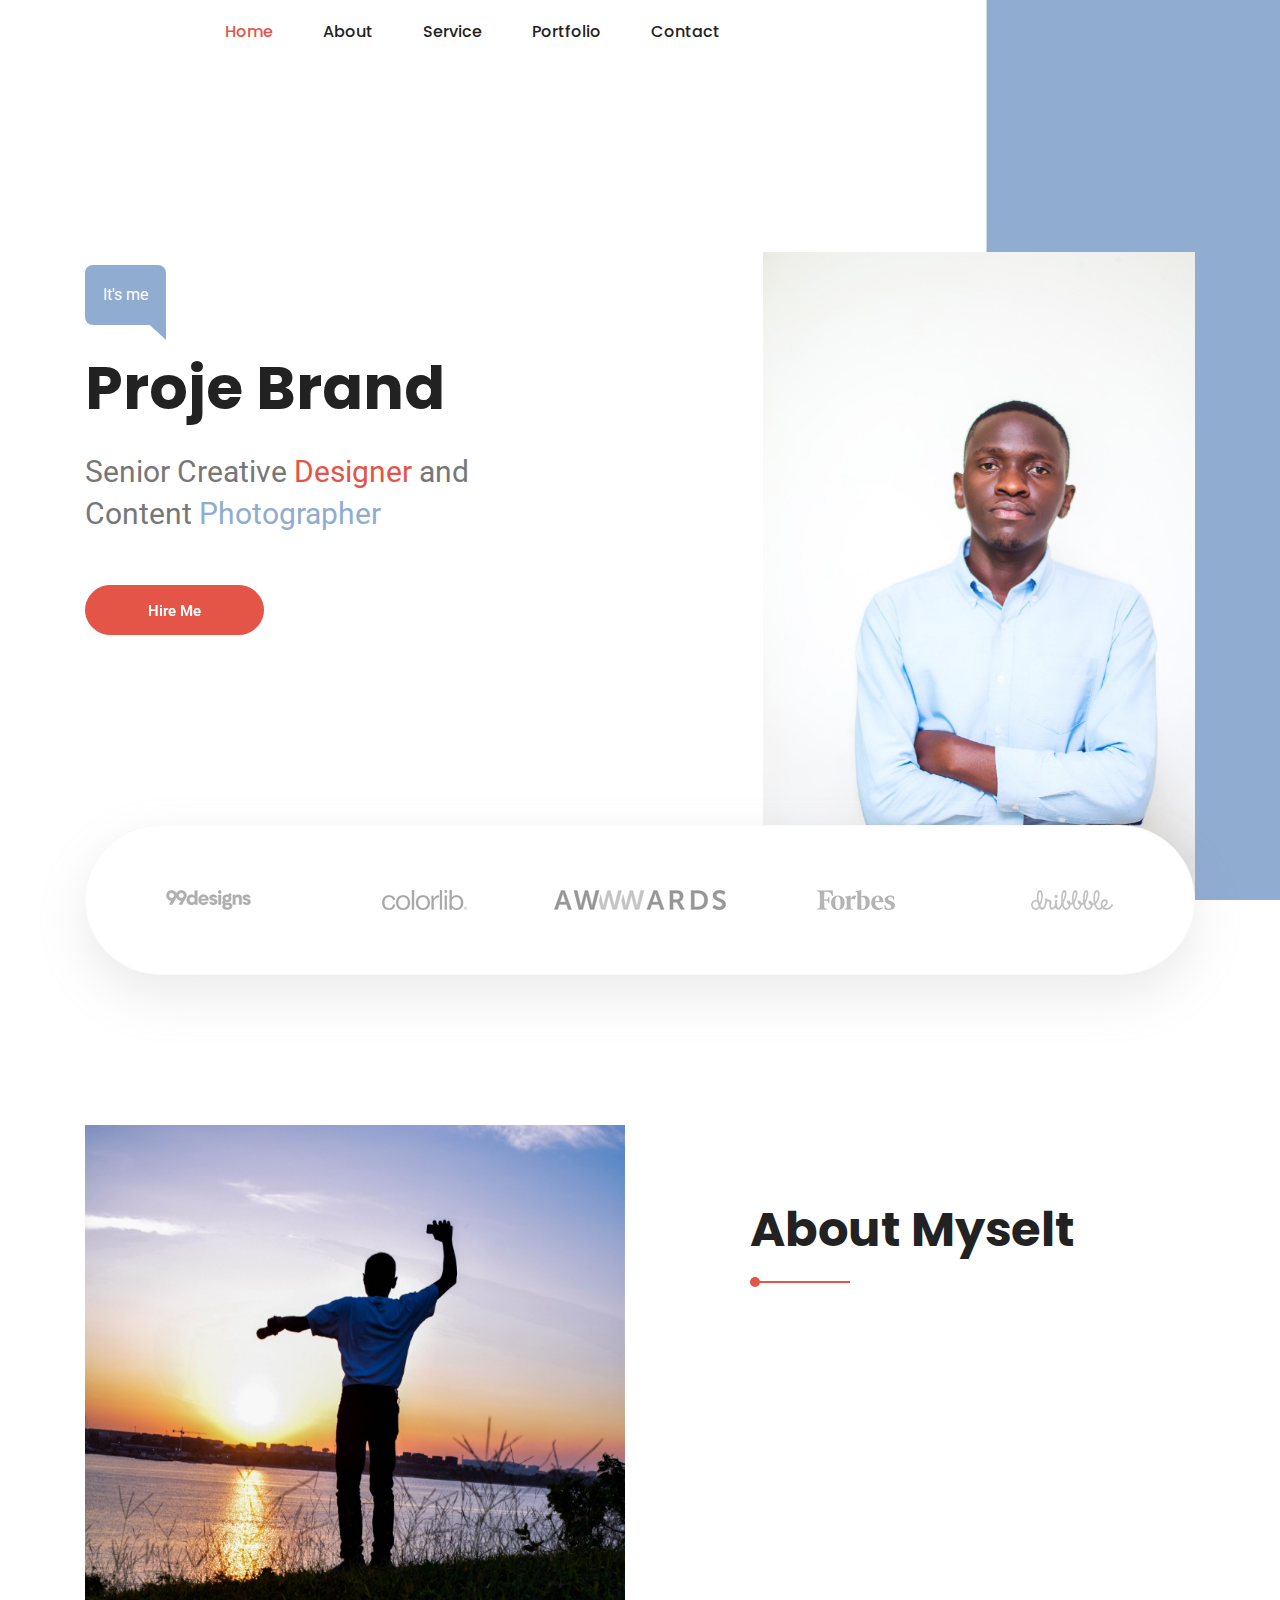
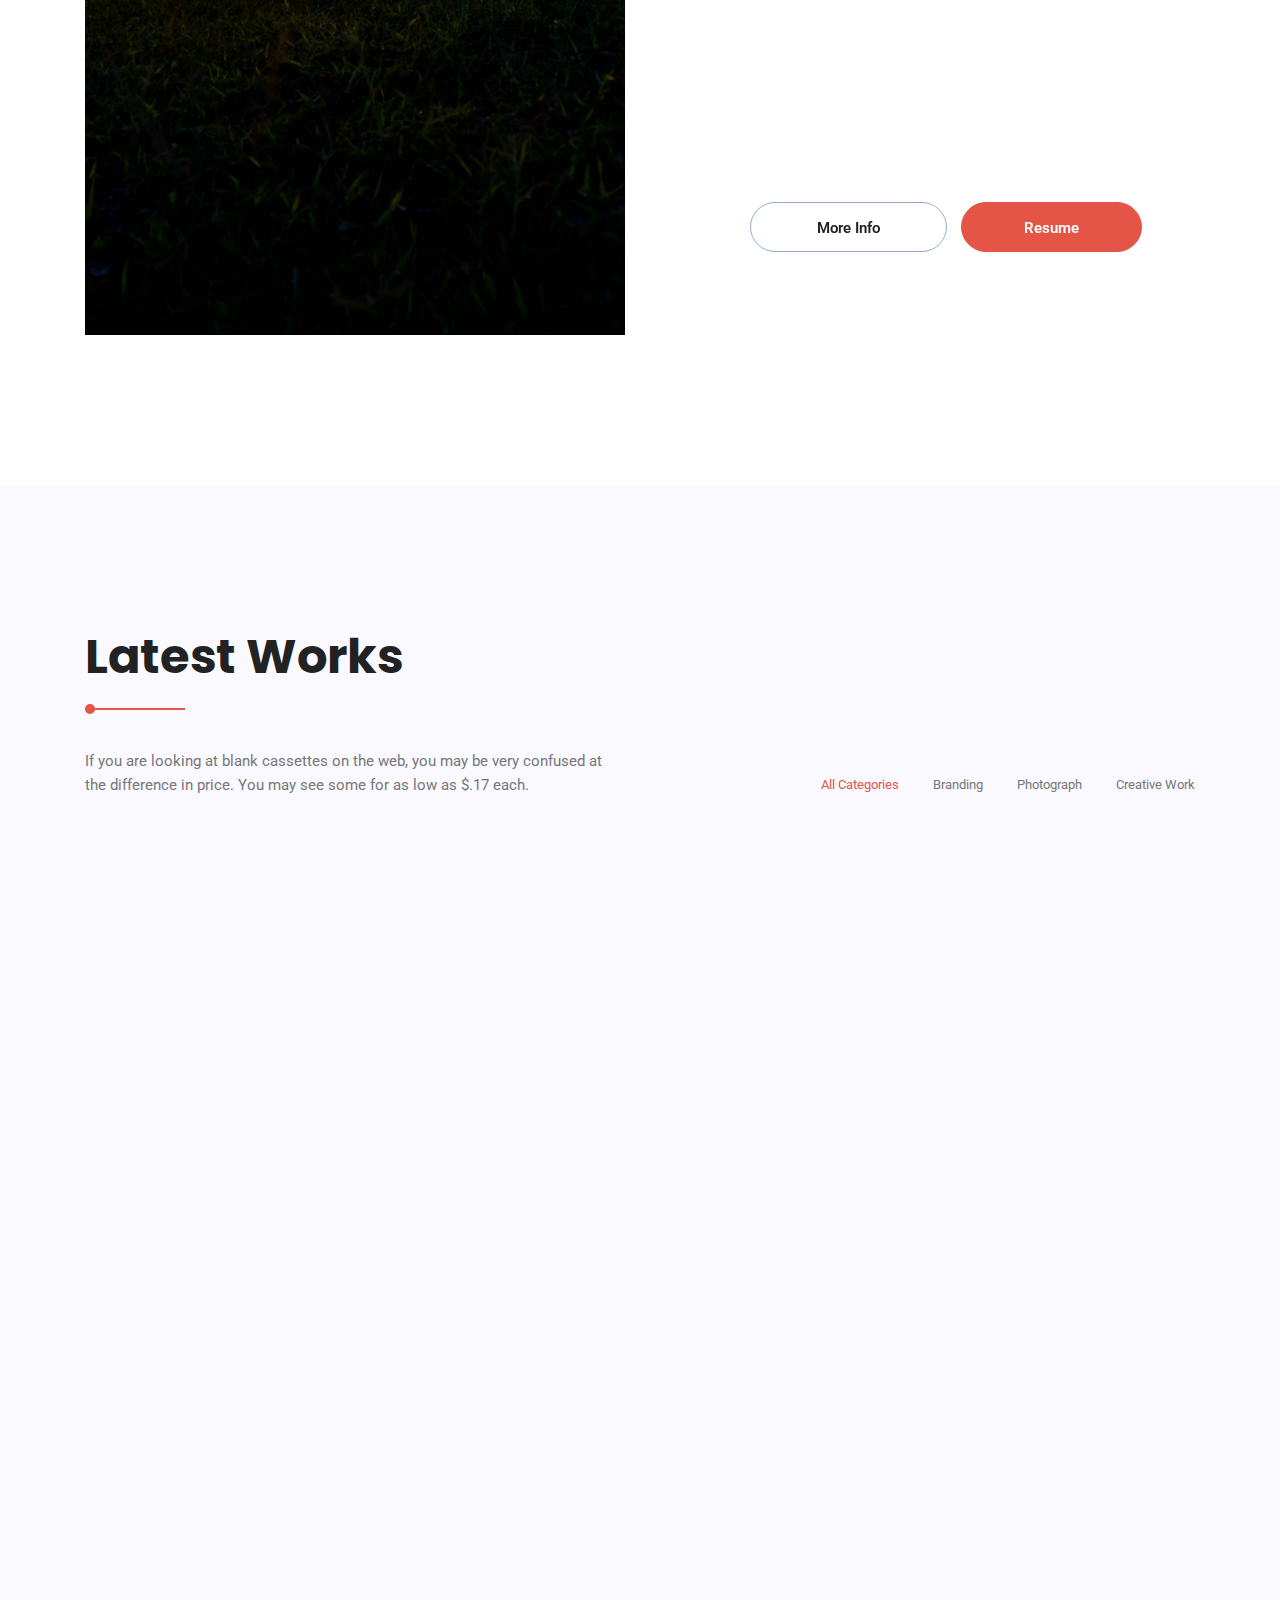
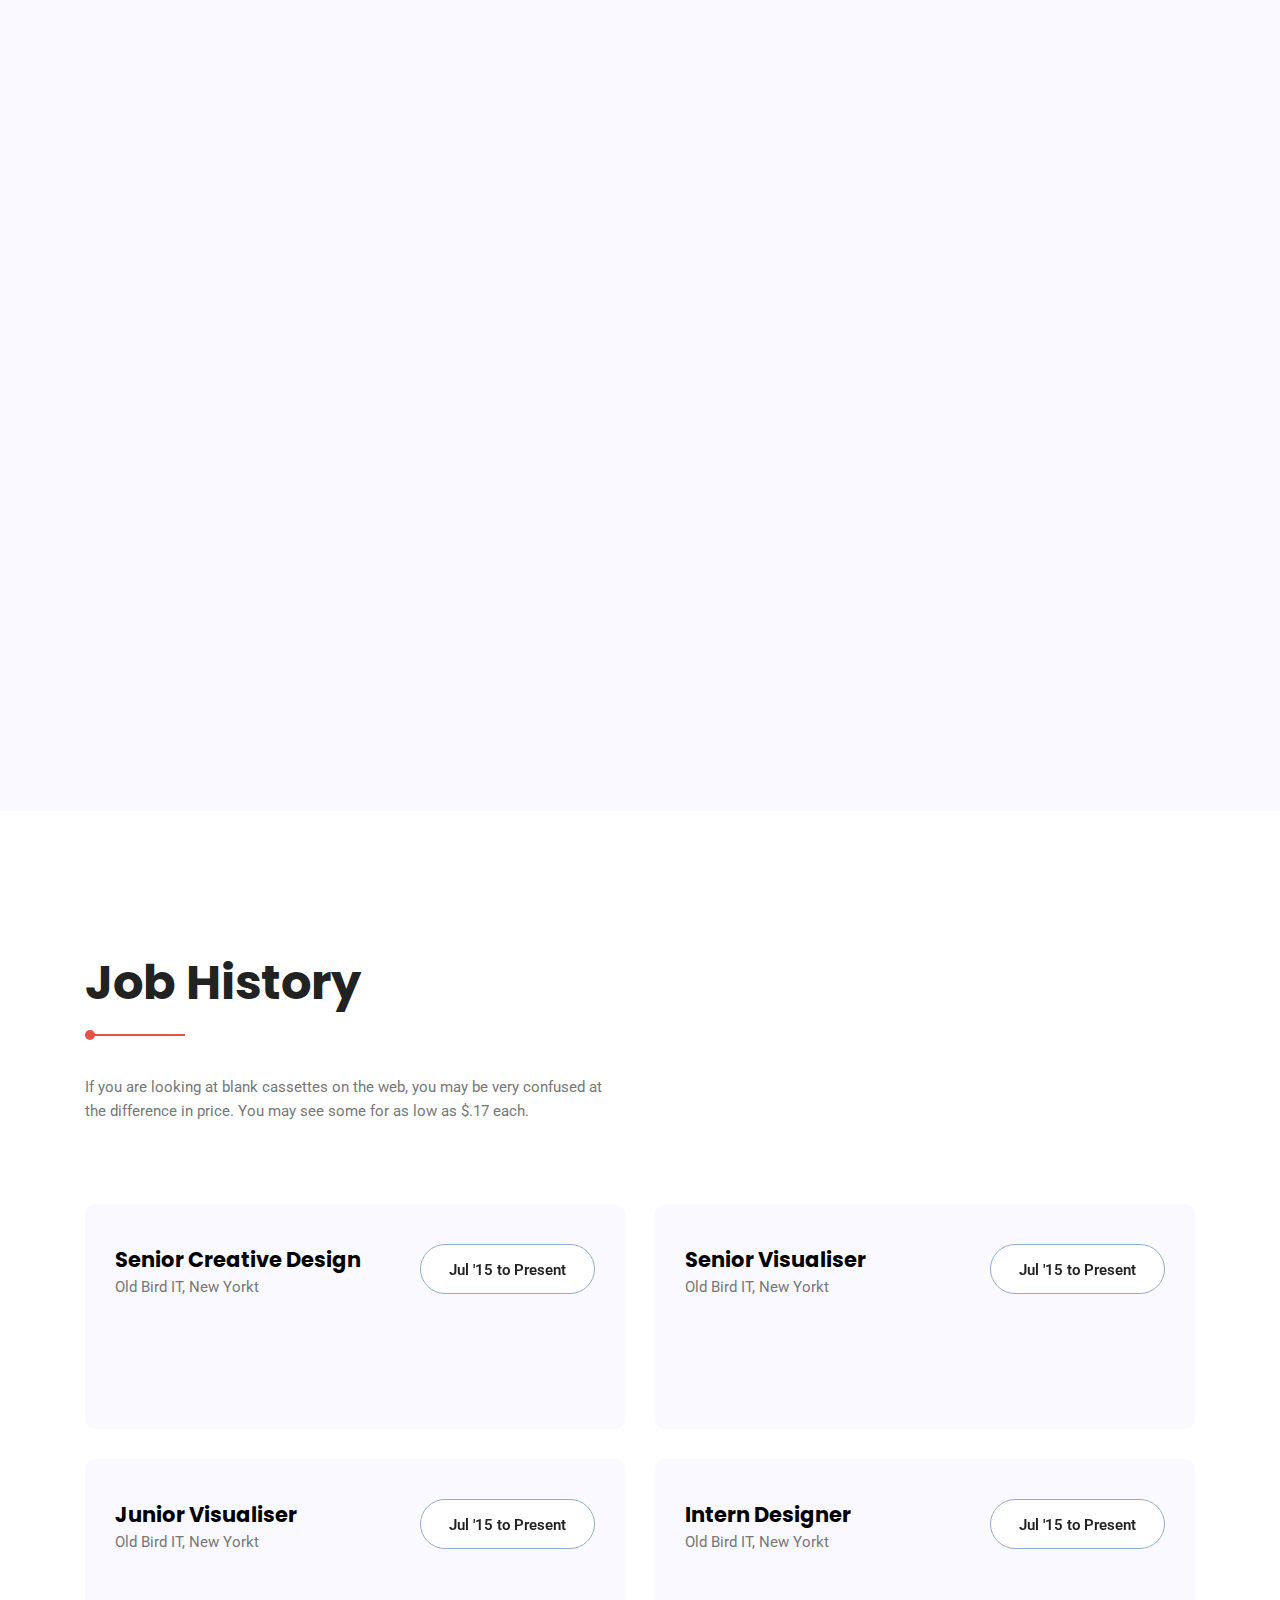
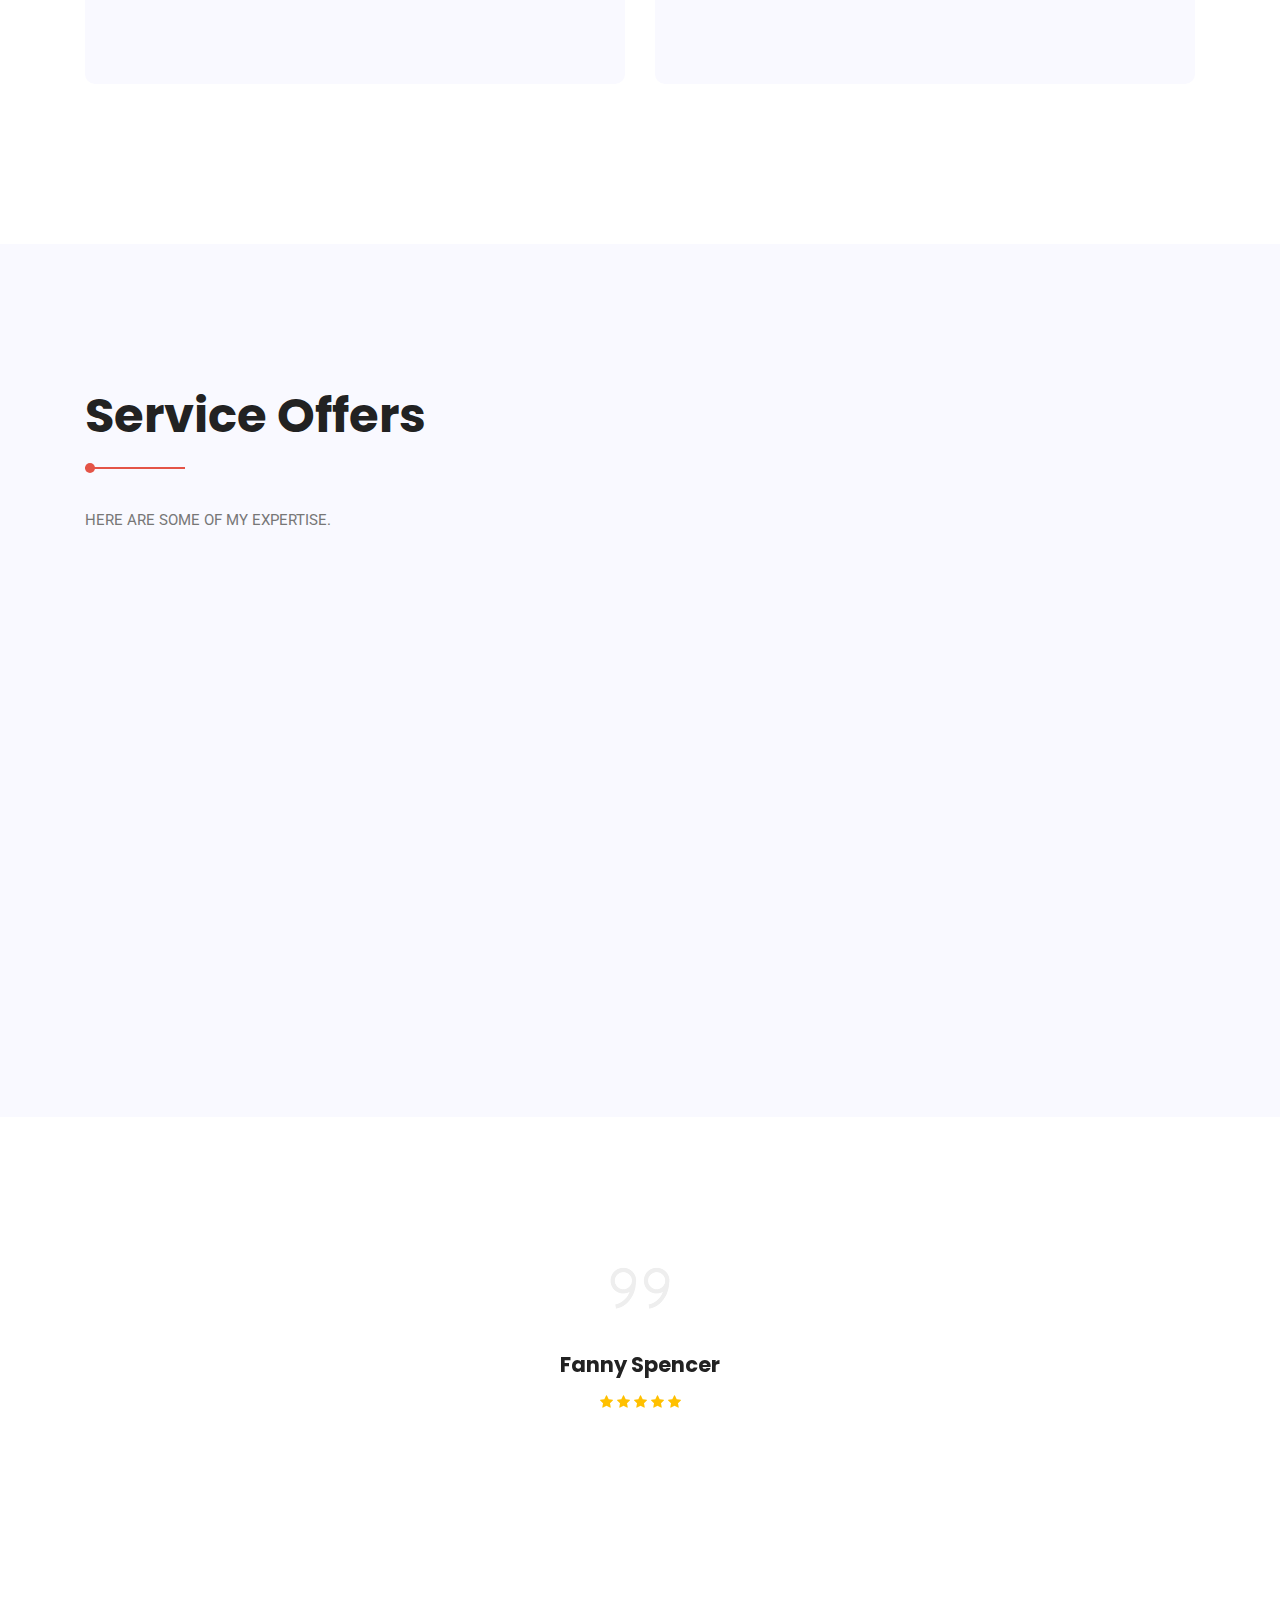
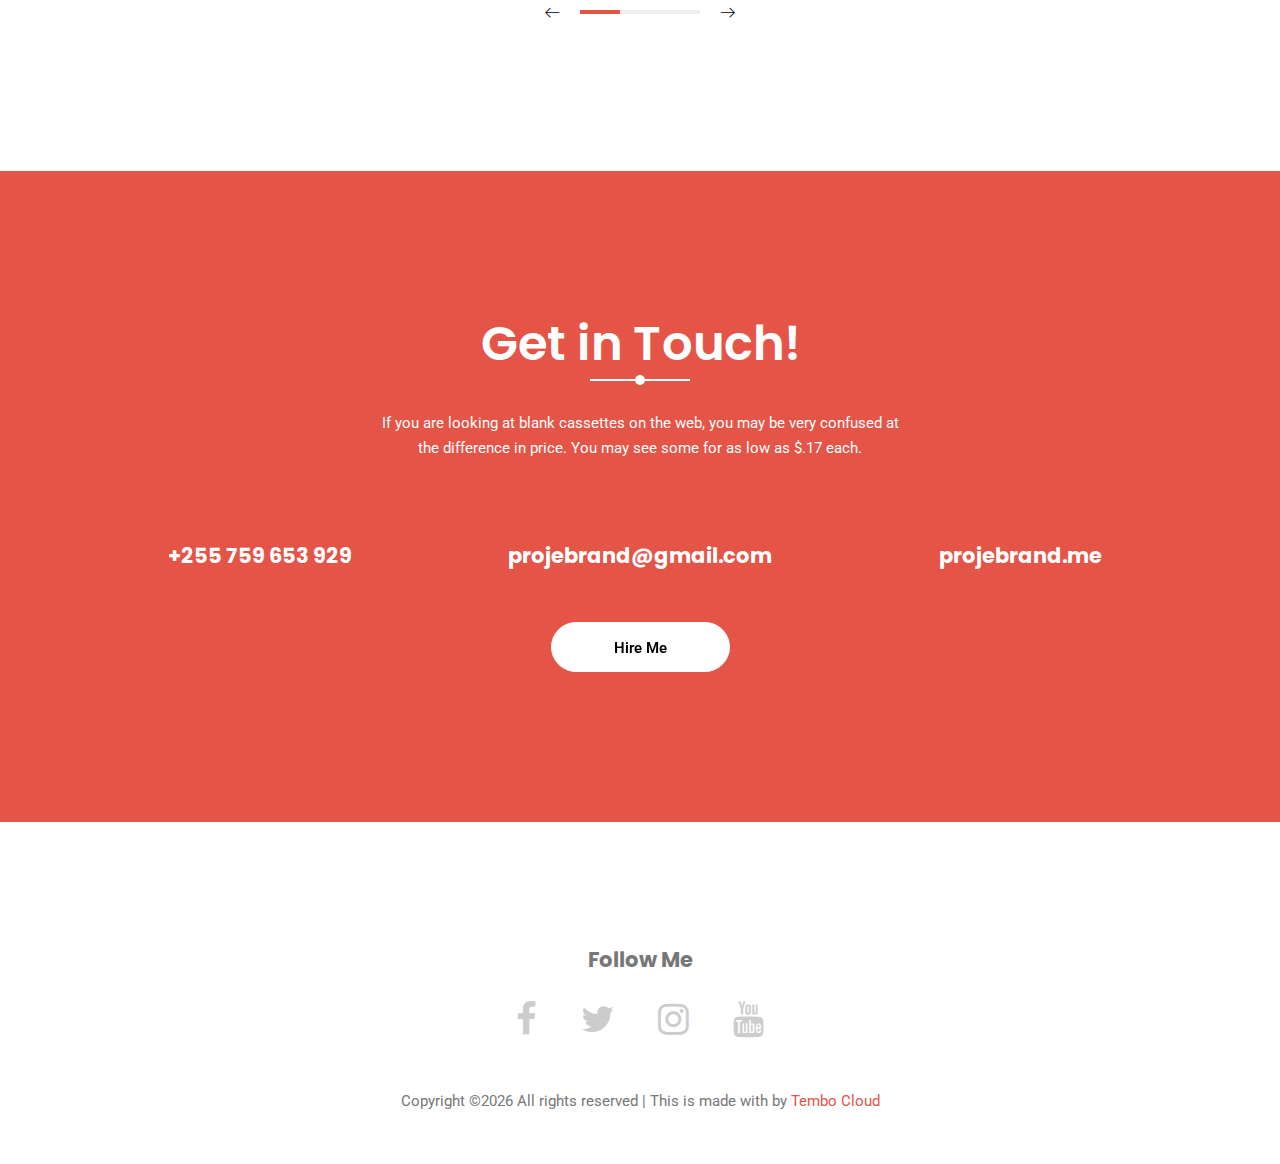
==== commit ffc55dc3: "footer" ====
--- a/index.html
+++ b/index.html
@@ -633,8 +633,8 @@
 						<div class="footer-social">
 							<a href="#"><i class="fa fa-facebook"></i></a>
 							<a href="#"><i class="fa fa-twitter"></i></a>
-							<a href="#"><i class="fa fa-instagram"></i></a>
-							<a href="#"><i class="fa fa-whatsapp"></i></a>
+							<a href="https://www.instagram.com/projebrand"><i class="fa fa-instagram"></i></a>
+							<a href="#"><i class="fa fa-youtube"></i></a>
 						</div>
 					</div>
 				</div>
@@ -642,7 +642,7 @@
 			<div class="row footer-bottom justify-content-center">
 				<p class="col-lg-8 col-sm-12 footer-text">
 					<!-- Link back to Colorlib can't be removed. Template is licensed under CC BY 3.0. -->
-Copyright &copy;<script>document.write(new Date().getFullYear());</script> All rights reserved | This template is made with <i class="fa fa-heart-o" aria-hidden="true"></i> by <a href="https://colorlib.com" target="_blank">Colorlib</a>
+Copyright &copy;<script>document.write(new Date().getFullYear());</script> All rights reserved | This  is made with by <a href="https://www.instagram.com/maganx" target="_blank">Tembo Cloud</a>
 <!-- Link back to Colorlib can't be removed. Template is licensed under CC BY 3.0. --></p>
 			</div>
 		</div>
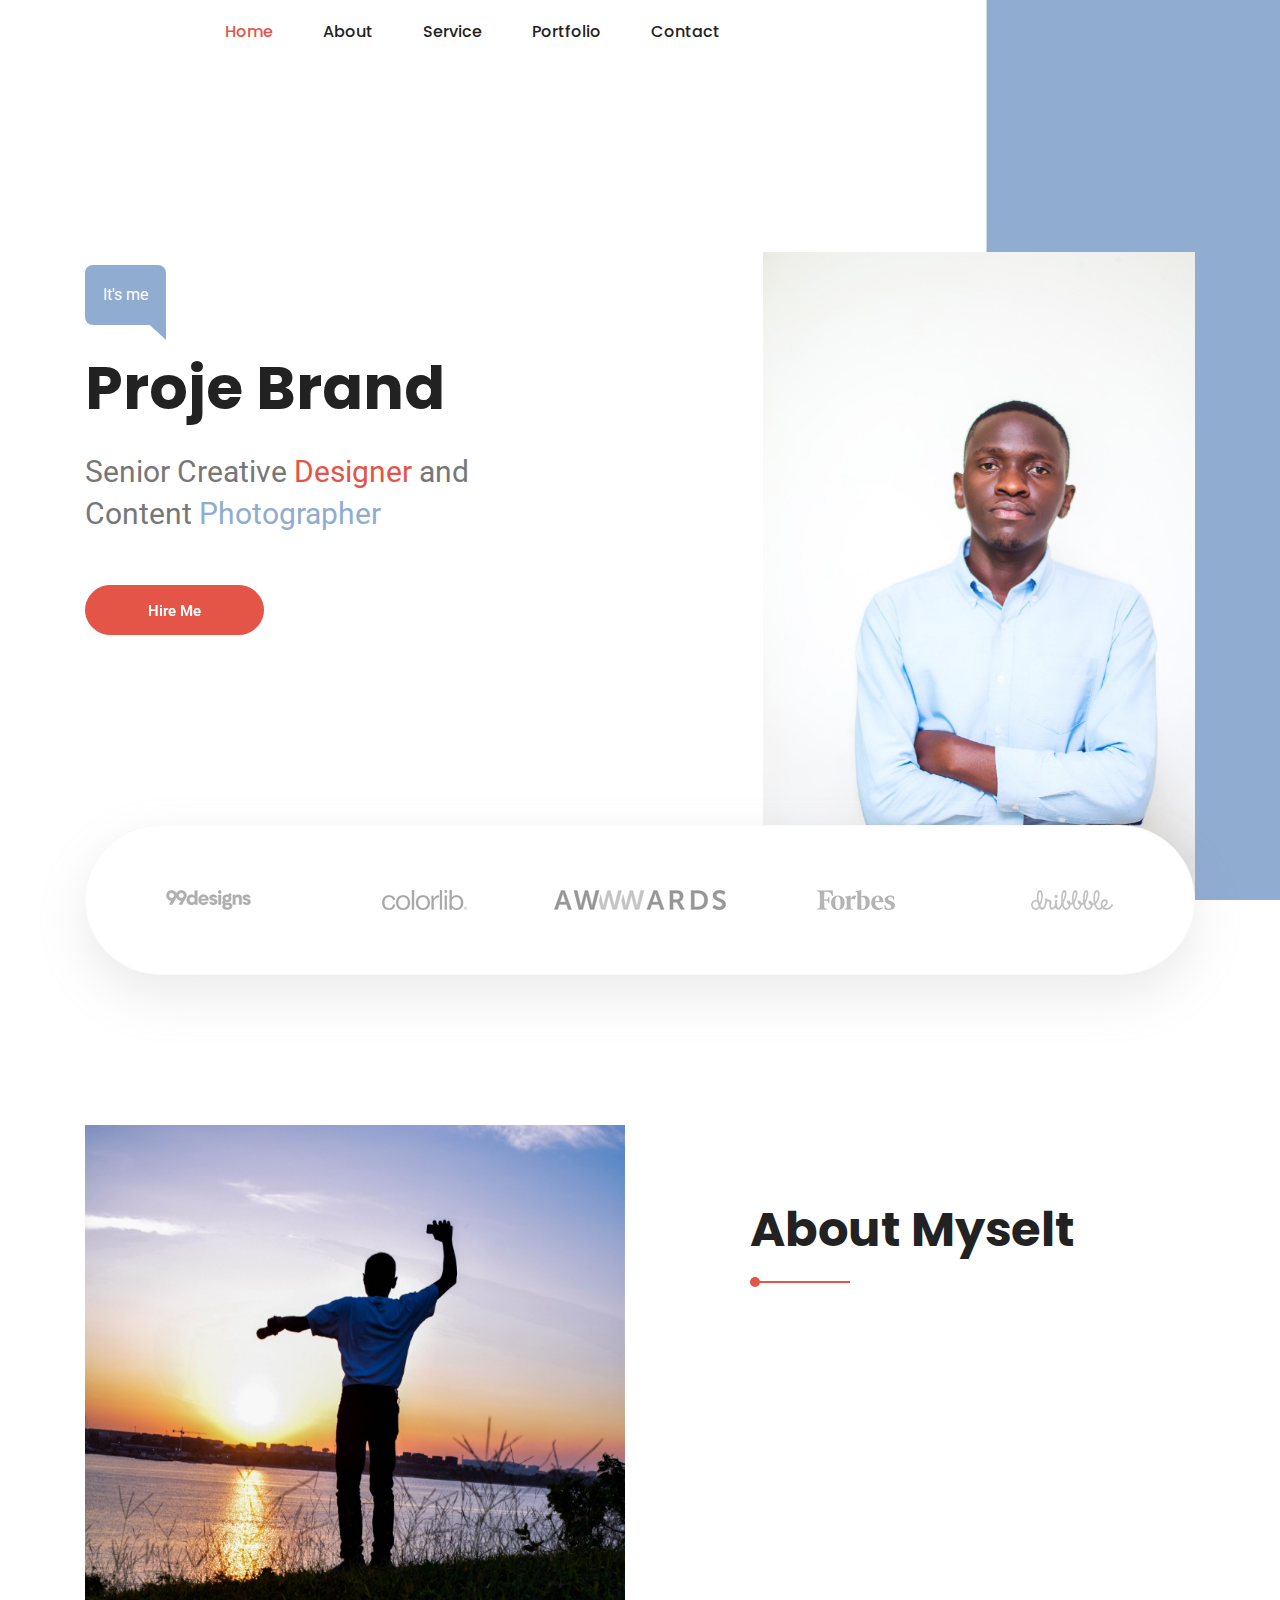
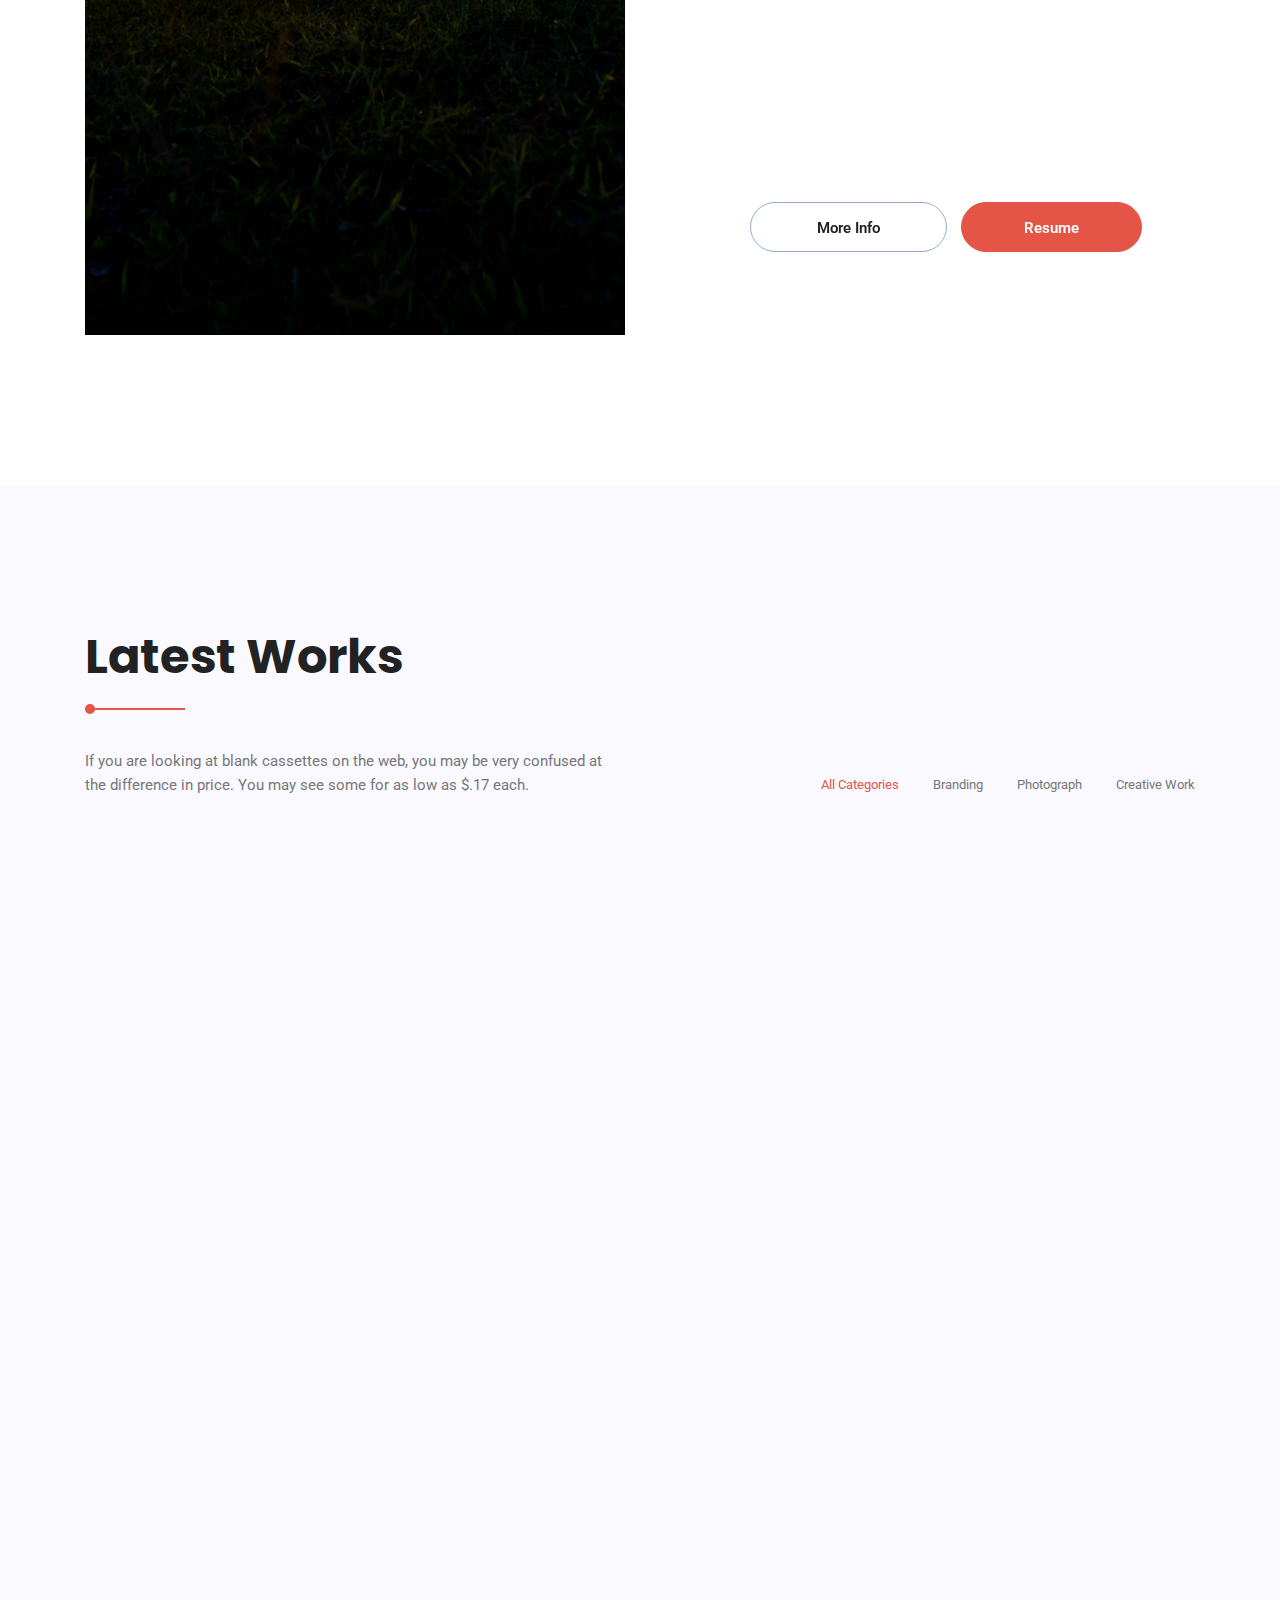
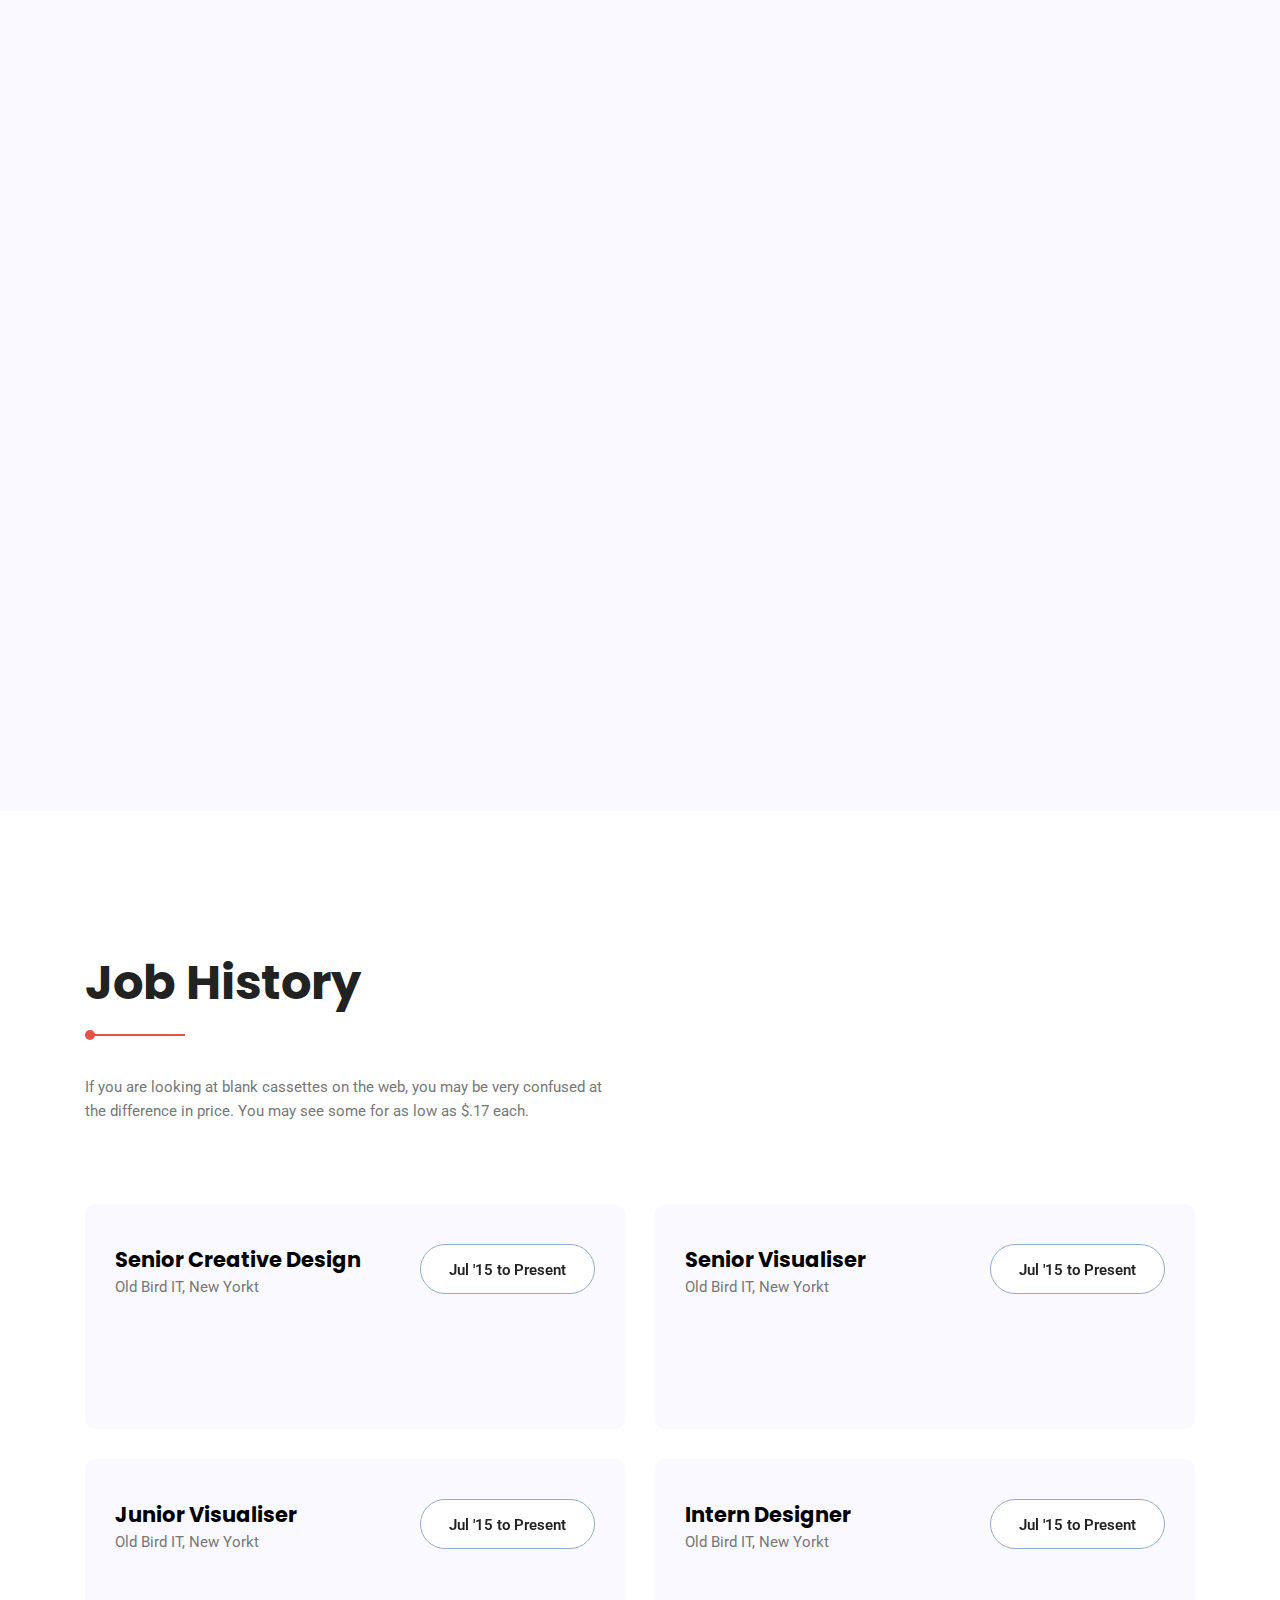
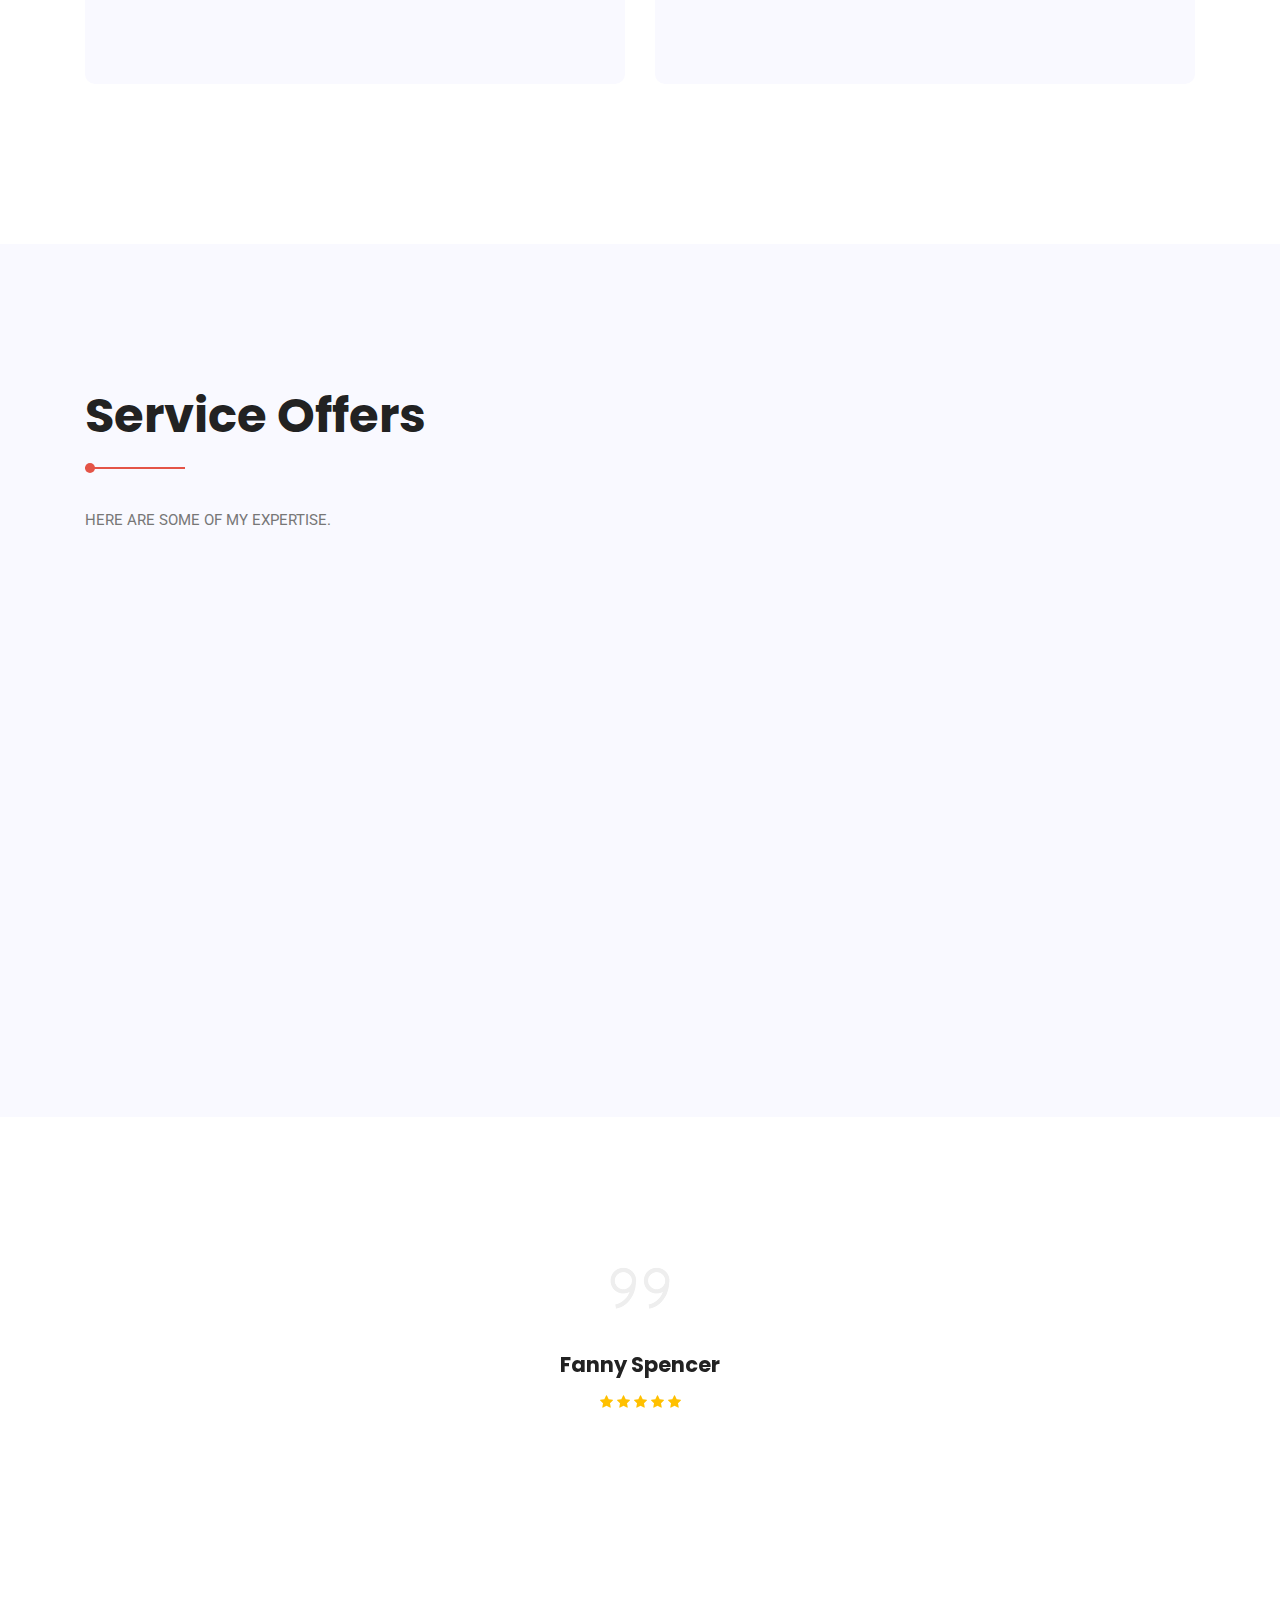
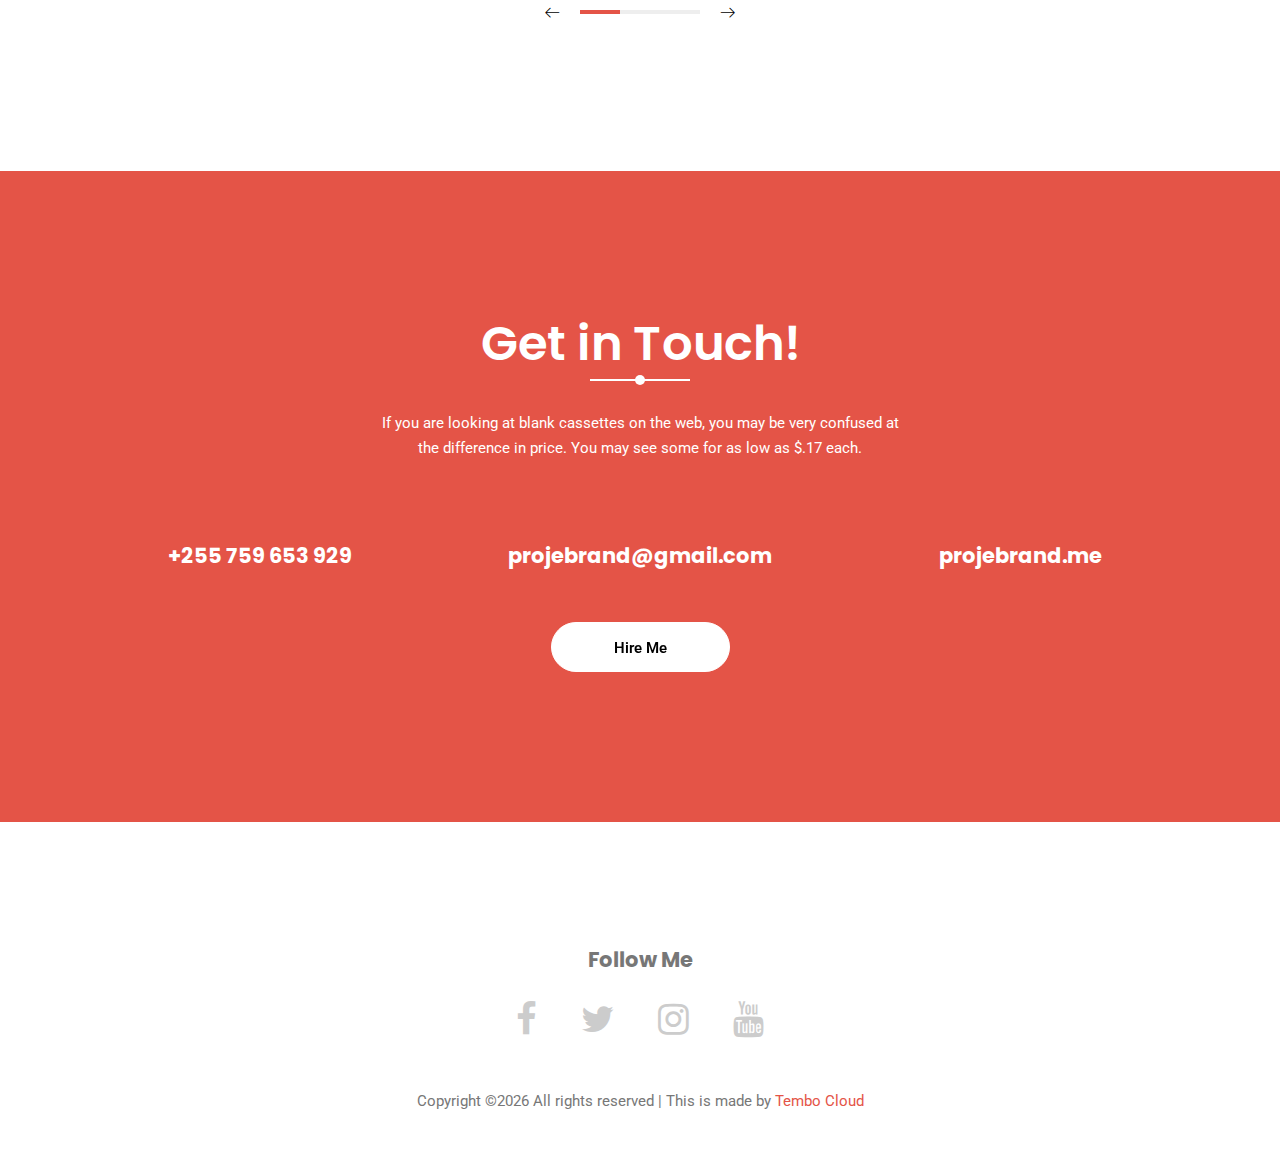
==== commit f3790560: "hj" ====
--- a/index.html
+++ b/index.html
@@ -642,7 +642,7 @@
 			<div class="row footer-bottom justify-content-center">
 				<p class="col-lg-8 col-sm-12 footer-text">
 					<!-- Link back to Colorlib can't be removed. Template is licensed under CC BY 3.0. -->
-Copyright &copy;<script>document.write(new Date().getFullYear());</script> All rights reserved | This  is made with by <a href="https://www.instagram.com/maganx" target="_blank">Tembo Cloud</a>
+Copyright &copy;<script>document.write(new Date().getFullYear());</script> All rights reserved | This is made by <a href="https://www.instagram.com/maganx" target="_blank">Tembo Cloud</a>
 <!-- Link back to Colorlib can't be removed. Template is licensed under CC BY 3.0. --></p>
 			</div>
 		</div>
